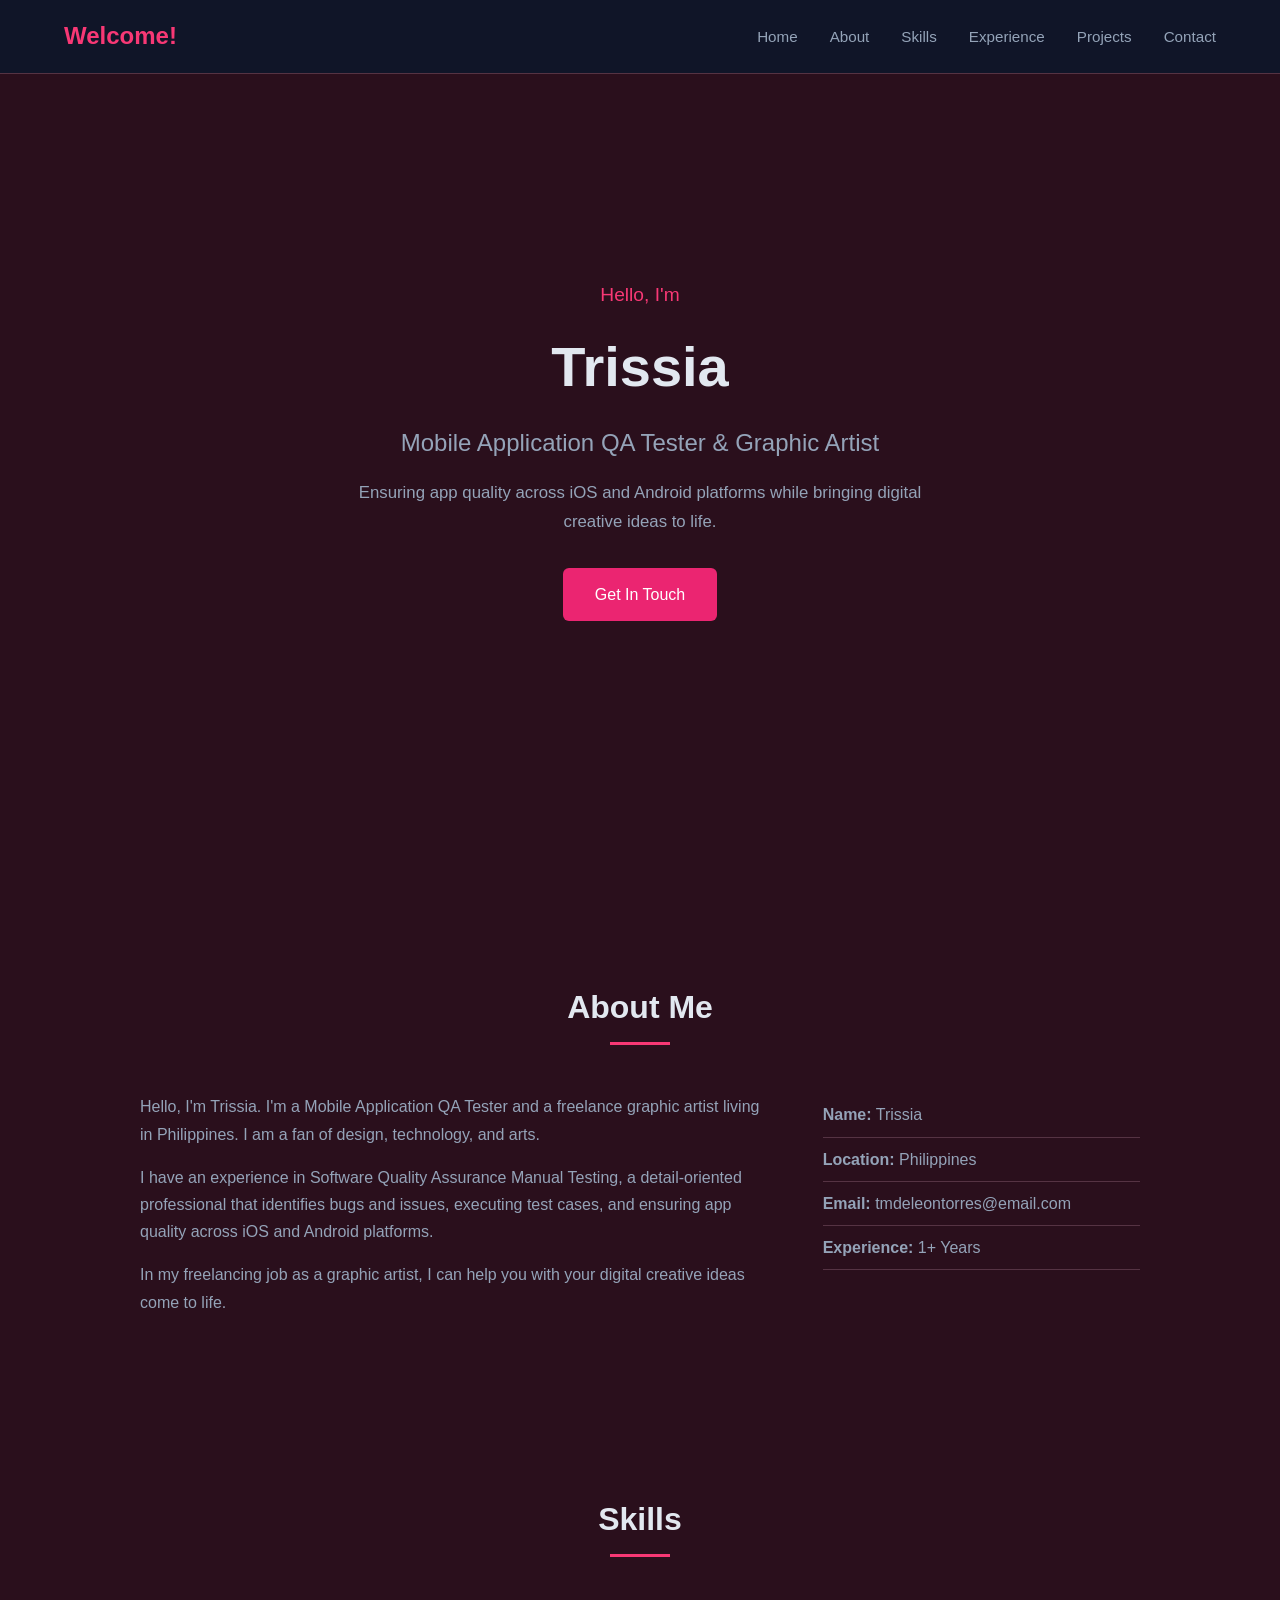
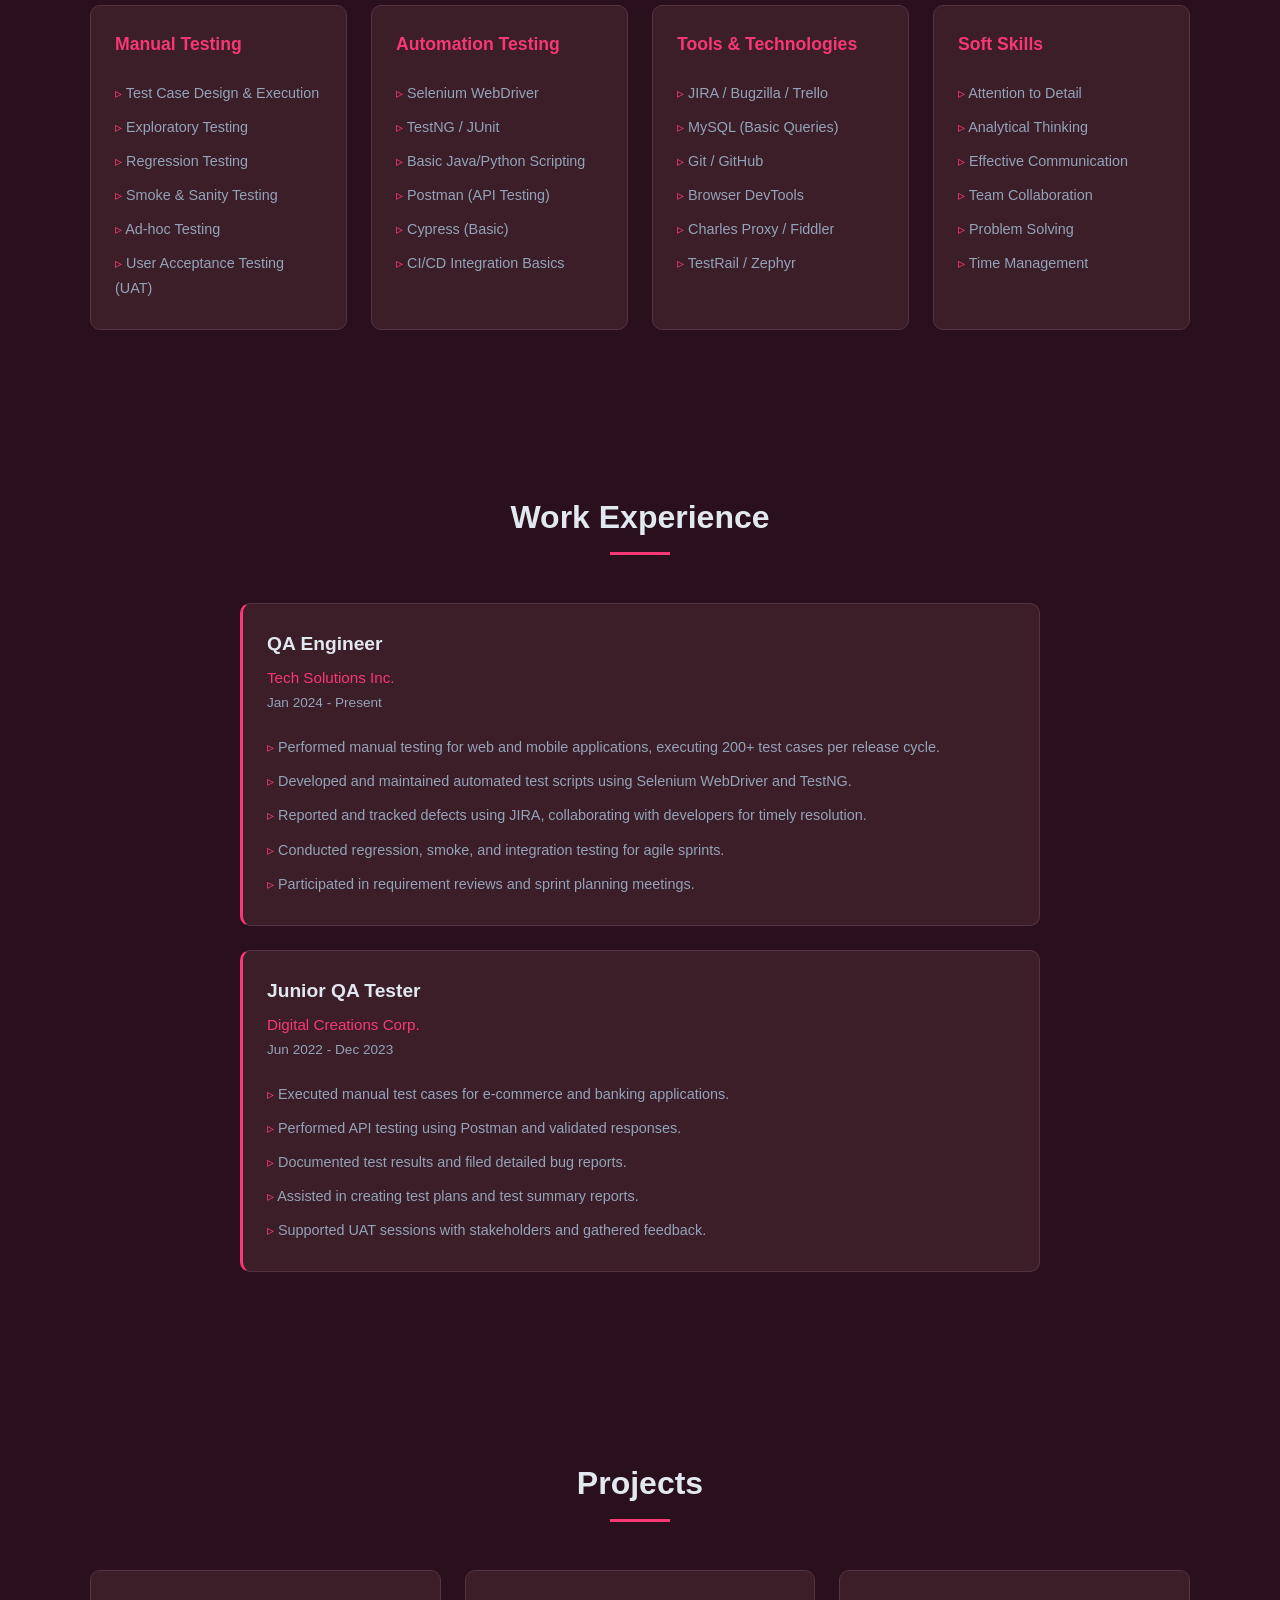
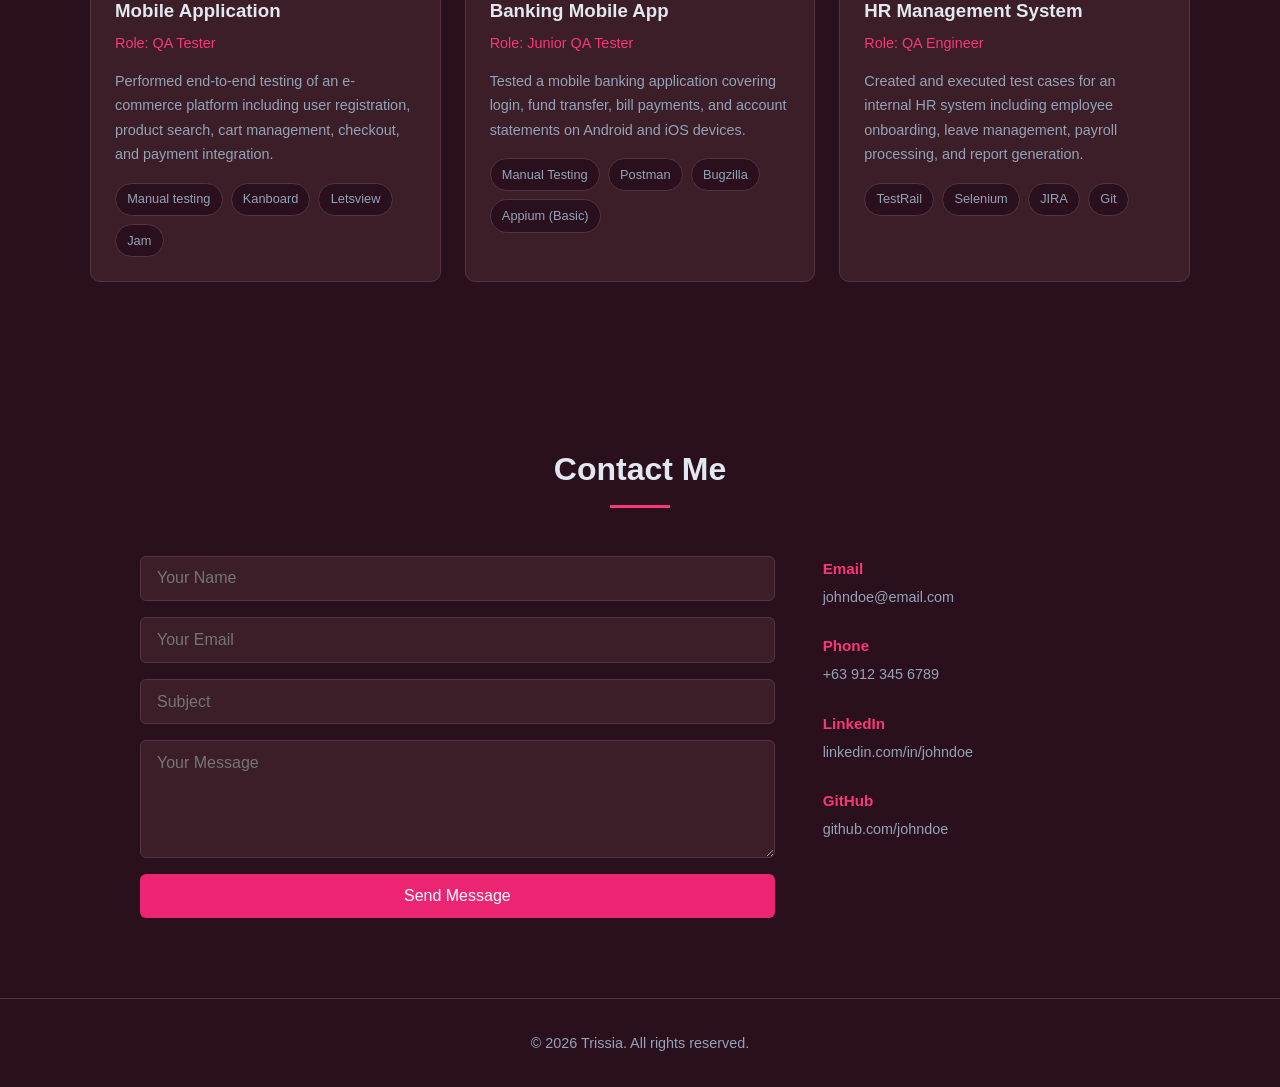
==== index.html @ 4ea4c053 "Update index.html" ====
<!DOCTYPE html>
<html lang="en">
<head>
    <meta charset="UTF-8">
    <meta name="viewport" content="width=device-width, initial-scale=1.0">
    <title>QA Engineer Portfolio</title>
    <link rel="stylesheet" href="style.css">
</head>
<body>

    <!-- Navbar -->
    <nav class="navbar">
        <div class="logo">Welcome!</div>
        <ul class="nav-links">
            <li><a href="#home">Home</a></li>
            <li><a href="#about">About</a></li>
            <li><a href="#skills">Skills</a></li>
            <li><a href="#experience">Experience</a></li>
            <li><a href="#projects">Projects</a></li>
            <li><a href="#contact">Contact</a></li>
        </ul>
    </nav>

    <!-- Hero Section -->
    <section id="home" class="hero">
        <div class="hero-content">
            <p class="greeting">Hello, I'm</p>
            <h1>Trissia</h1>
            <h2>Mobile Application QA Tester & Graphic Artist</h2>
            <p class="tagline">Ensuring app quality across iOS and Android platforms while bringing digital creative ideas to life.</p>
            <a href="#contact" class="btn">Get In Touch</a>
        </div>
    </section>

    <!-- About Section -->
    <section id="about" class="about">
        <h2 class="section-title">About Me</h2>
        <div class="about-content">
            <div class="about-text">
                <p>Hello, I'm Trissia. I'm a Mobile Application QA Tester and a freelance graphic artist living in Philippines. I am a fan of design, technology, and arts.</p>
                <p>I have an experience in Software Quality Assurance Manual Testing, a detail-oriented professional that identifies bugs and issues, executing test cases, and ensuring app quality across iOS and Android platforms.</p>
                <p>In my freelancing job as a graphic artist, I can help you with your digital creative ideas come to life.</p>
            </div>
            <div class="about-details">
                <ul>
                    <li><strong>Name:</strong> Trissia</li>
                    <li><strong>Location:</strong> Philippines</li>
                    <li><strong>Email:</strong> tmdeleontorres@email.com</li>
                    <li><strong>Experience:</strong> 1+ Years</li>
                </ul>
            </div>
        </div>
    </section>

    <!-- Skills Section -->
    <section id="skills" class="skills">
        <h2 class="section-title">Skills</h2>
        <div class="skills-grid">
            <div class="skill-card">
                <h3>Manual Testing</h3>
                <ul>
                    <li>Test Case Design & Execution</li>
                    <li>Exploratory Testing</li>
                    <li>Regression Testing</li>
                    <li>Smoke & Sanity Testing</li>
                    <li>Ad-hoc Testing</li>
                    <li>User Acceptance Testing (UAT)</li>
                </ul>
            </div>
            <div class="skill-card">
                <h3>Automation Testing</h3>
                <ul>
                    <li>Selenium WebDriver</li>
                    <li>TestNG / JUnit</li>
                    <li>Basic Java/Python Scripting</li>
                    <li>Postman (API Testing)</li>
                    <li>Cypress (Basic)</li>
                    <li>CI/CD Integration Basics</li>
                </ul>
            </div>
            <div class="skill-card">
                <h3>Tools & Technologies</h3>
                <ul>
                    <li>JIRA / Bugzilla / Trello</li>
                    <li>MySQL (Basic Queries)</li>
                    <li>Git / GitHub</li>
                    <li>Browser DevTools</li>
                    <li>Charles Proxy / Fiddler</li>
                    <li>TestRail / Zephyr</li>
                </ul>
            </div>
            <div class="skill-card">
                <h3>Soft Skills</h3>
                <ul>
                    <li>Attention to Detail</li>
                    <li>Analytical Thinking</li>
                    <li>Effective Communication</li>
                    <li>Team Collaboration</li>
                    <li>Problem Solving</li>
                    <li>Time Management</li>
                </ul>
            </div>
        </div>
    </section>

    <!-- Experience Section -->
    <section id="experience" class="experience">
        <h2 class="section-title">Work Experience</h2>
        <div class="timeline">
            <div class="timeline-item">
                <h3>QA Engineer</h3>
                <span class="company">Tech Solutions Inc.</span>
                <span class="date">Jan 2024 - Present</span>
                <ul>
                    <li>Performed manual testing for web and mobile applications, executing 200+ test cases per release cycle.</li>
                    <li>Developed and maintained automated test scripts using Selenium WebDriver and TestNG.</li>
                    <li>Reported and tracked defects using JIRA, collaborating with developers for timely resolution.</li>
                    <li>Conducted regression, smoke, and integration testing for agile sprints.</li>
                    <li>Participated in requirement reviews and sprint planning meetings.</li>
                </ul>
            </div>
            <div class="timeline-item">
                <h3>Junior QA Tester</h3>
                <span class="company">Digital Creations Corp.</span>
                <span class="date">Jun 2022 - Dec 2023</span>
                <ul>
                    <li>Executed manual test cases for e-commerce and banking applications.</li>
                    <li>Performed API testing using Postman and validated responses.</li>
                    <li>Documented test results and filed detailed bug reports.</li>
                    <li>Assisted in creating test plans and test summary reports.</li>
                    <li>Supported UAT sessions with stakeholders and gathered feedback.</li>
                </ul>
            </div>
        </div>
    </section>

    <!-- Projects Section -->
    <section id="projects" class="projects">
        <h2 class="section-title">Projects</h2>
        <div class="projects-grid">
            <a href="https://github.com/tmdeleontorres/Mobile-Automation-Scripts" target="_blank" class="project-card">                
                <h3>Mobile Application</h3>
                <p class="project-role">Role: QA Tester</p>
                <p>Performed end-to-end testing of an e-commerce platform including user registration, product search, cart management, checkout, and payment integration.</p>
                <div class="project-tools">
                    <span>Manual testing</span>
                    <span>Kanboard</span>
                    <span>Letsview</span>
                    <span>Jam</span>
                </div>
            </a>
            <a href="#" target="_blank" class="project-card">
                <h3>Banking Mobile App</h3>
                <p class="project-role">Role: Junior QA Tester</p>
                <p>Tested a mobile banking application covering login, fund transfer, bill payments, and account statements on Android and iOS devices.</p>
                <div class="project-tools">
                    <span>Manual Testing</span>
                    <span>Postman</span>
                    <span>Bugzilla</span>
                    <span>Appium (Basic)</span>
                </div>
            </a>
            <a href="#" target="_blank" class="project-card">
                <h3>HR Management System</h3>
                <p class="project-role">Role: QA Engineer</p>
                <p>Created and executed test cases for an internal HR system including employee onboarding, leave management, payroll processing, and report generation.</p>
                <div class="project-tools">
                    <span>TestRail</span>
                    <span>Selenium</span>
                    <span>JIRA</span>
                    <span>Git</span>
                </div>
            </a>
        </div>
    </section>

    <!-- Contact Section -->
    <section id="contact" class="contact">
        <h2 class="section-title">Contact Me</h2>
        <div class="contact-content">
            <form class="contact-form">
                <input type="text" placeholder="Your Name" required>
                <input type="email" placeholder="Your Email" required>
                <input type="text" placeholder="Subject" required>
                <textarea placeholder="Your Message" rows="5" required></textarea>
                <button type="submit" class="btn">Send Message</button>
            </form>
            <div class="contact-info">
                <div class="info-item">
                    <h4>Email</h4>
                    <p>johndoe@email.com</p>
                </div>
                <div class="info-item">
                    <h4>Phone</h4>
                    <p>+63 912 345 6789</p>
                </div>
                <div class="info-item">
                    <h4>LinkedIn</h4>
                    <p>linkedin.com/in/johndoe</p>
                </div>
                <div class="info-item">
                    <h4>GitHub</h4>
                    <p>github.com/johndoe</p>
                </div>
            </div>
        </div>
    </section>

    <!-- Footer -->
    <footer>
        <p>&copy; 2026 Trissia. All rights reserved.</p>
    </footer>

</body>
</html>
---- style.css ----
* {
    margin: 0;
    padding: 0;
    box-sizing: border-box;
    font-family: 'Segoe UI', Tahoma, Geneva, Verdana, sans-serif;
}

:root {
    --primary: #eb2571;
    --primary-dark: #d81d6b;
    --bg-dark: #2a0f1c;
    --bg-card: #3b1e27;
    --text-light: #e2e8f0;
    --text-muted: #94a3b8;
    --accent: #f83875;
    --border: #553343;
}

html {
    scroll-behavior: smooth;
}

body {
    background-color: var(--bg-dark);
    color: var(--text-light);
    line-height: 1.7;
}

/* Navbar */
.navbar {
    display: flex;
    justify-content: space-between;
    align-items: center;
    padding: 1rem 5%;
    position: fixed;
    top: 0;
    width: 100%;
    background-color: rgba(15, 23, 42, 0.95);
    backdrop-filter: blur(10px);
    z-index: 1000;
    border-bottom: 1px solid var(--border);
}

.logo {
    font-size: 1.5rem;
    font-weight: 700;
    color: var(--accent);
}

.nav-links {
    display: flex;
    list-style: none;
    gap: 2rem;
}

.nav-links a {
    text-decoration: none;
    color: var(--text-muted);
    transition: color 0.3s;
    font-size: 0.95rem;
}

.nav-links a:hover {
    color: var(--accent);
}

/* Hero Section */
.hero {
    min-height: 100vh;
    display: flex;
    align-items: center;
    justify-content: center;
    text-align: center;
    padding: 0 5%;
}

.hero-content .greeting {
    font-size: 1.2rem;
    color: var(--accent);
    margin-bottom: 0.5rem;
}

.hero-content h1 {
    font-size: 3.5rem;
    font-weight: 700;
    margin-bottom: 0.5rem;
}

.hero-content h2 {
    font-size: 1.5rem;
    color: var(--text-muted);
    font-weight: 400;
    margin-bottom: 1rem;
}

.hero-content .tagline {
    font-size: 1.05rem;
    color: var(--text-muted);
    max-width: 600px;
    margin: 0 auto 2rem;
}

.btn {
    display: inline-block;
    padding: 0.8rem 2rem;
    background-color: var(--primary);
    color: #fff;
    border: none;
    border-radius: 6px;
    text-decoration: none;
    font-size: 1rem;
    cursor: pointer;
    transition: background-color 0.3s;
}

.btn:hover {
    background-color: var(--primary-dark);
}

/* Section Styles */
section {
    padding: 5rem 5%;
}

.section-title {
    font-size: 2rem;
    text-align: center;
    margin-bottom: 3rem;
    position: relative;
}

.section-title::after {
    content: '';
    display: block;
    width: 60px;
    height: 3px;
    background-color: var(--accent);
    margin: 0.5rem auto 0;
}

/* About Section */
.about-content {
    display: flex;
    gap: 3rem;
    max-width: 1000px;
    margin: 0 auto;
    flex-wrap: wrap;
}

.about-text {
    flex: 2;
    min-width: 300px;
}

.about-text p {
    margin-bottom: 1rem;
    color: var(--text-muted);
}

.about-details {
    flex: 1;
    min-width: 250px;
}

.about-details ul {
    list-style: none;
}

.about-details li {
    padding: 0.5rem 0;
    border-bottom: 1px solid var(--border);
    color: var(--text-muted);
}

/* Skills Section */
.skills-grid {
    display: grid;
    grid-template-columns: repeat(auto-fit, minmax(240px, 1fr));
    gap: 1.5rem;
    max-width: 1100px;
    margin: 0 auto;
}

.skill-card {
    background-color: var(--bg-card);
    border: 1px solid var(--border);
    border-radius: 10px;
    padding: 1.5rem;
    transition: transform 0.3s, border-color 0.3s;
}

.skill-card:hover {
    transform: translateY(-5px);
    border-color: var(--accent);
}

.skill-card h3 {
    color: var(--accent);
    margin-bottom: 1rem;
    font-size: 1.1rem;
}

.skill-card ul {
    list-style: none;
}

.skill-card li {
    padding: 0.3rem 0;
    color: var(--text-muted);
    font-size: 0.9rem;
}

.skill-card li::before {
    content: '▹ ';
    color: var(--accent);
}

/* Experience Section */
.timeline {
    max-width: 800px;
    margin: 0 auto;
}

.timeline-item {
    background-color: var(--bg-card);
    border: 1px solid var(--border);
    border-radius: 10px;
    padding: 1.5rem;
    margin-bottom: 1.5rem;
    border-left: 3px solid var(--accent);
}

.timeline-item h3 {
    font-size: 1.2rem;
    margin-bottom: 0.2rem;
}

.timeline-item .company {
    color: var(--accent);
    font-size: 0.95rem;
}

.timeline-item .date {
    display: block;
    color: var(--text-muted);
    font-size: 0.85rem;
    margin-bottom: 1rem;
}

.timeline-item ul {
    list-style: none;
    margin-top: 0.5rem;
}

.timeline-item li {
    padding: 0.3rem 0;
    color: var(--text-muted);
    font-size: 0.9rem;
}

.timeline-item li::before {
    content: '▹ ';
    color: var(--accent);
}

/* Projects Section */
.projects-grid {
    display: grid;
    grid-template-columns: repeat(auto-fit, minmax(300px, 1fr));
    gap: 1.5rem;
    max-width: 1100px;
    margin: 0 auto;
}

.project-card {
    background-color: var(--bg-card);
    border: 1px solid var(--border);
    border-radius: 10px;
    padding: 1.5rem;
    transition: transform 0.3s, border-color 0.3s;
    text-decoration: none;
    color: inherit;
    display: block;
}

.project-card:hover {
    transform: translateY(-5px);
    border-color: var(--accent);
    color: inherit;
}

.project-card h3 {
    margin-bottom: 0.3rem;
}

.project-card .project-role {
    color: var(--accent);
    font-size: 0.9rem;
    margin-bottom: 0.8rem;
}

.project-card p:last-of-type {
    color: var(--text-muted);
    font-size: 0.9rem;
    margin-bottom: 1rem;
}

.project-tools {
    display: flex;
    flex-wrap: wrap;
    gap: 0.5rem;
}

.project-tools span {
    background-color: var(--bg-dark);
    border: 1px solid var(--border);
    padding: 0.3rem 0.7rem;
    border-radius: 20px;
    font-size: 0.8rem;
    color: var(--text-muted);
}

/* Contact Section */
.contact-content {
    display: flex;
    gap: 3rem;
    max-width: 1000px;
    margin: 0 auto;
    flex-wrap: wrap;
}

.contact-form {
    flex: 2;
    min-width: 300px;
    display: flex;
    flex-direction: column;
    gap: 1rem;
}

.contact-form input,
.contact-form textarea {
    padding: 0.8rem 1rem;
    background-color: var(--bg-card);
    border: 1px solid var(--border);
    border-radius: 6px;
    color: var(--text-light);
    font-size: 1rem;
    outline: none;
    transition: border-color 0.3s;
}

.contact-form input:focus,
.contact-form textarea:focus {
    border-color: var(--accent);
}

.contact-form textarea {
    resize: vertical;
}

.contact-info {
    flex: 1;
    min-width: 200px;
    display: flex;
    flex-direction: column;
    gap: 1.5rem;
}

.info-item h4 {
    color: var(--accent);
    margin-bottom: 0.2rem;
    font-size: 0.95rem;
}

.info-item p {
    color: var(--text-muted);
    font-size: 0.9rem;
}

/* Footer */
footer {
    text-align: center;
    padding: 2rem 5%;
    border-top: 1px solid var(--border);
    color: var(--text-muted);
    font-size: 0.9rem;
}

/* Responsive */
@media (max-width: 768px) {
    .navbar {
        flex-direction: column;
        gap: 1rem;
    }

    .hero-content h1 {
        font-size: 2.5rem;
    }

    .hero-content h2 {
        font-size: 1.2rem;
    }

    .nav-links {
        gap: 1rem;
        flex-wrap: wrap;
        justify-content: center;
    }

    section {
        padding: 3rem 5%;
    }
}
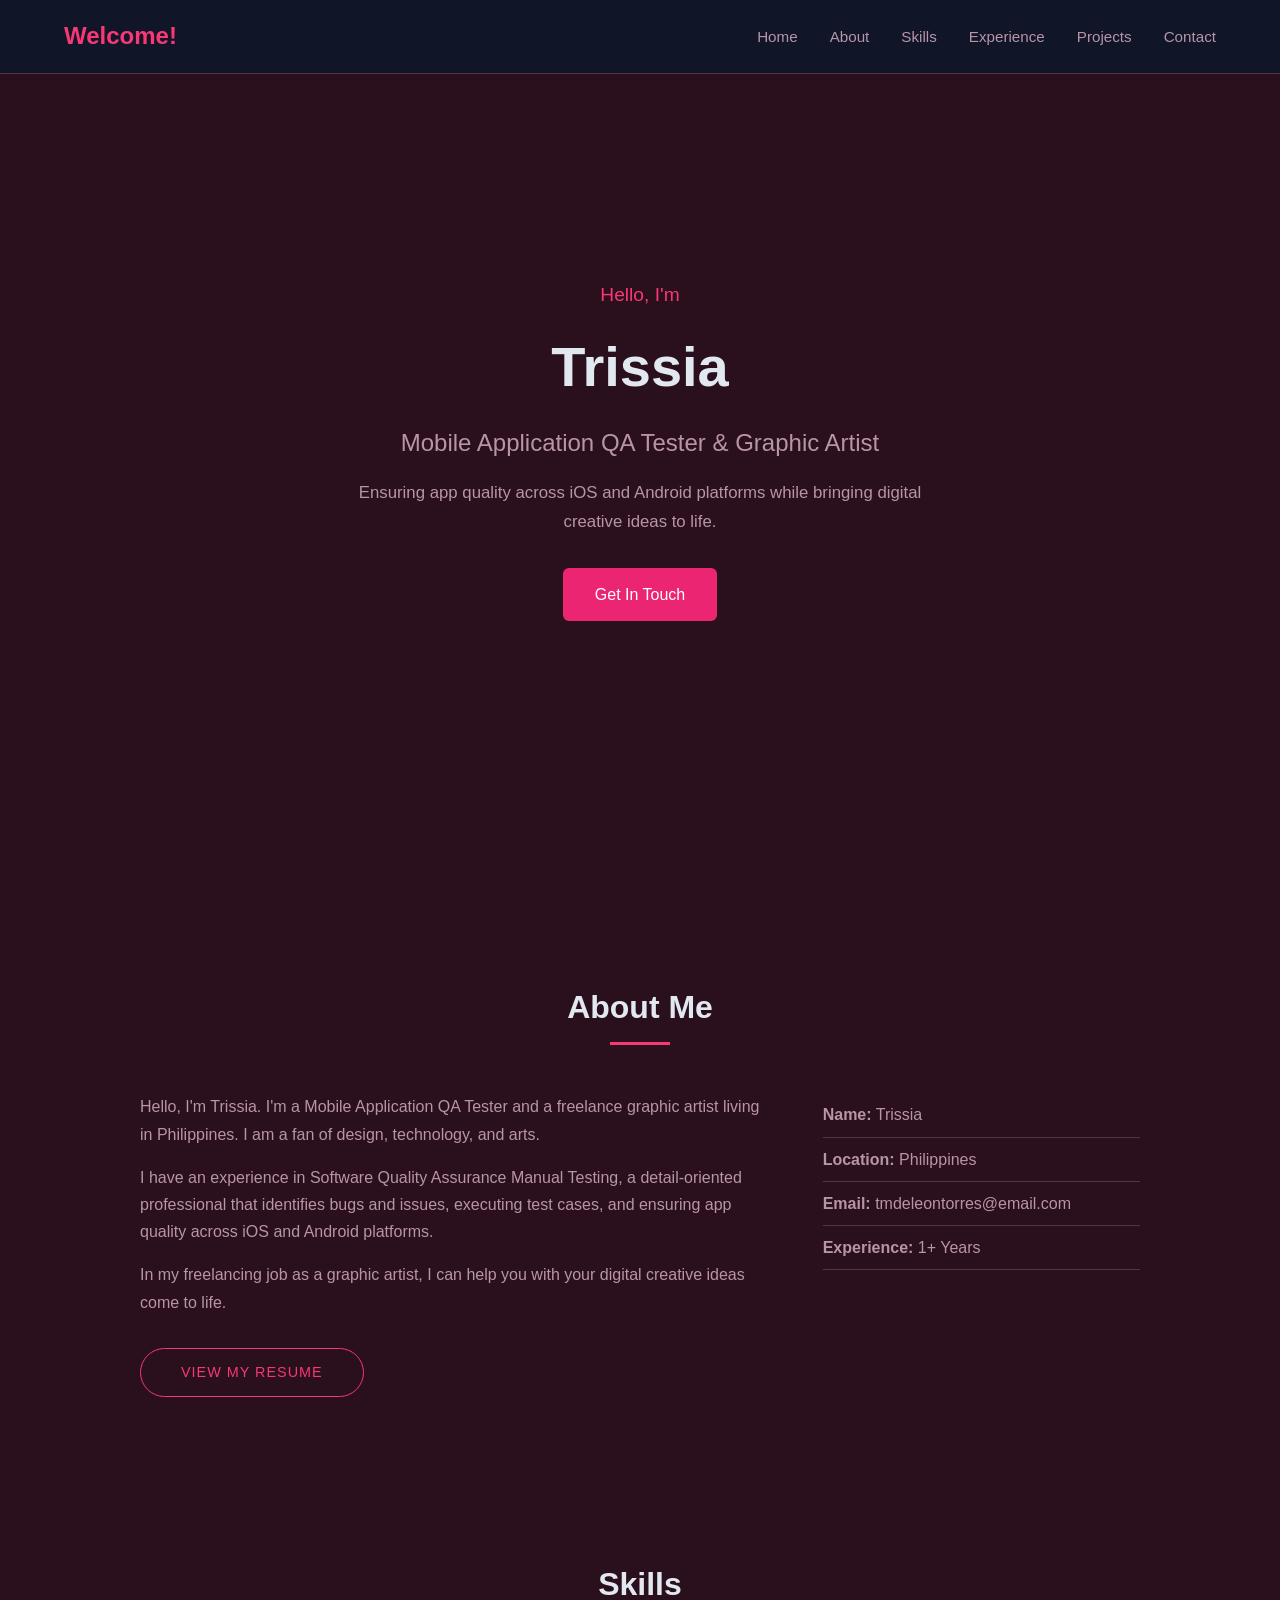
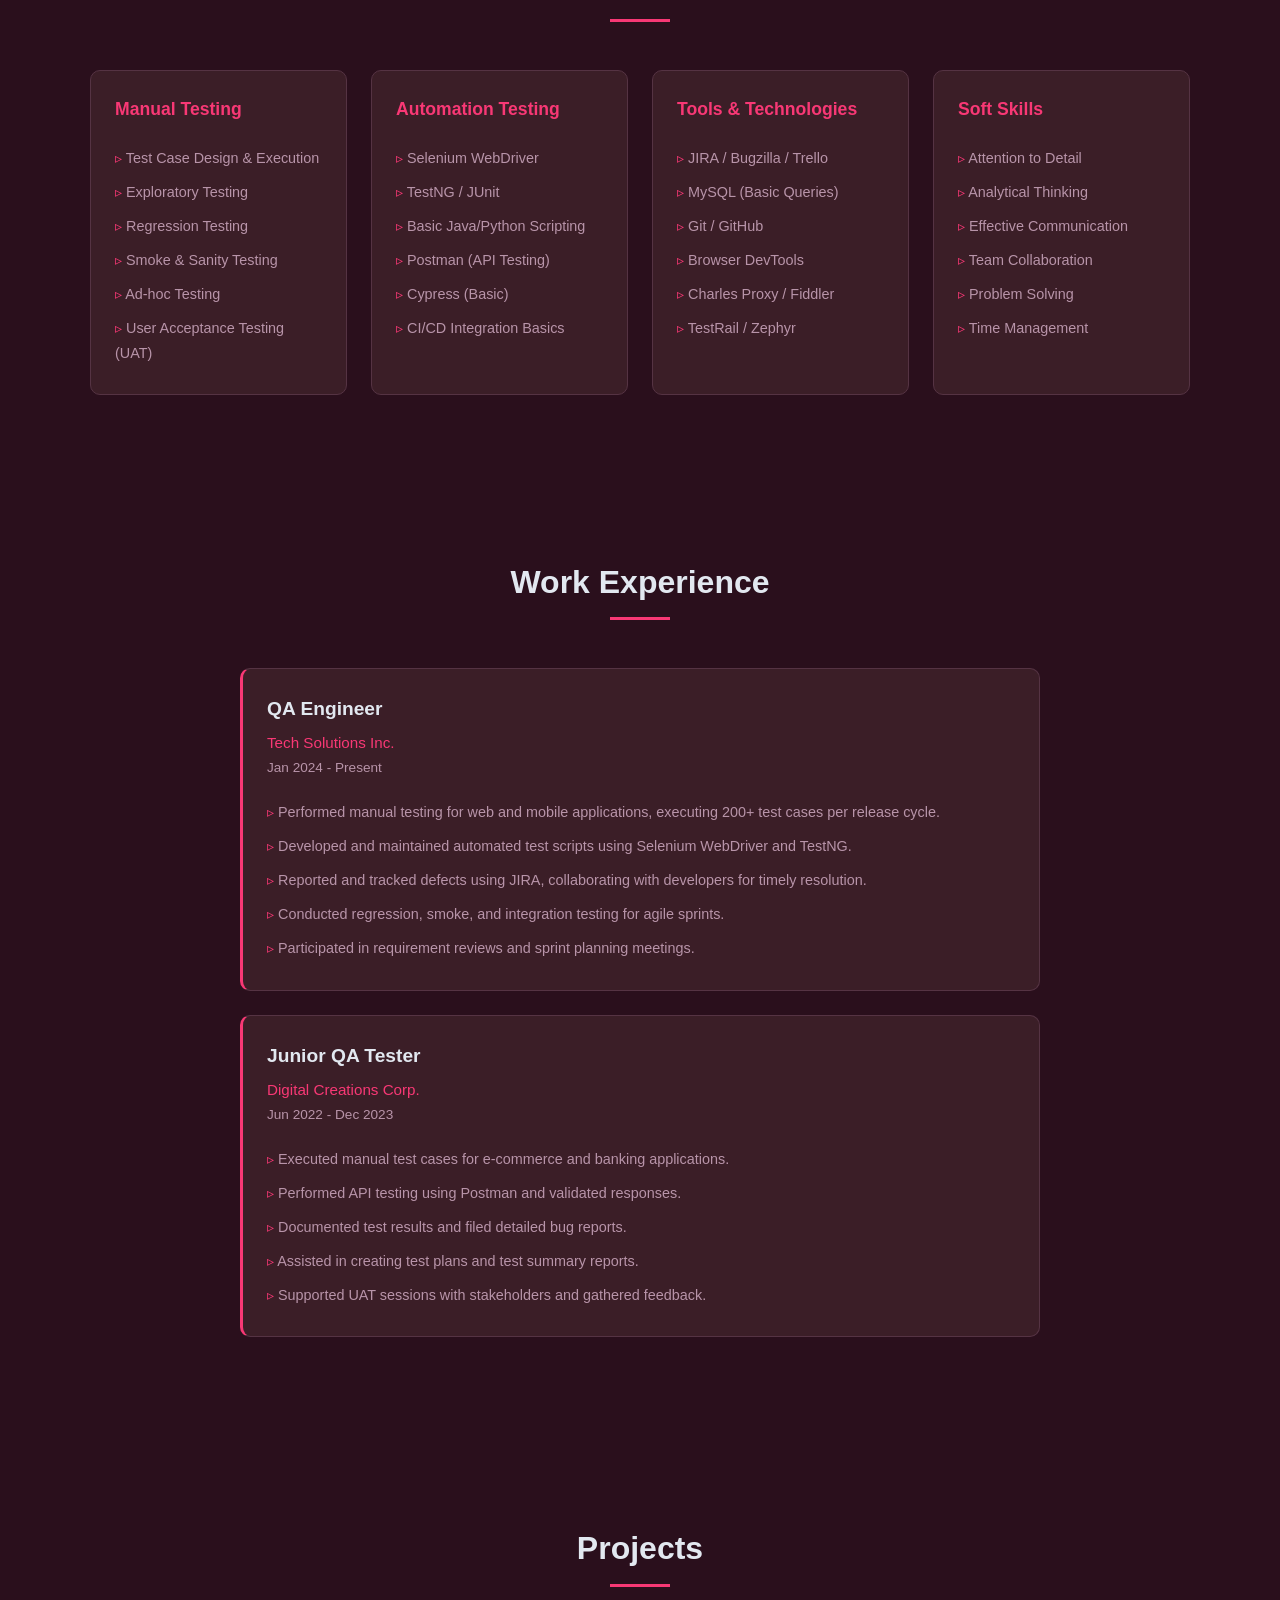
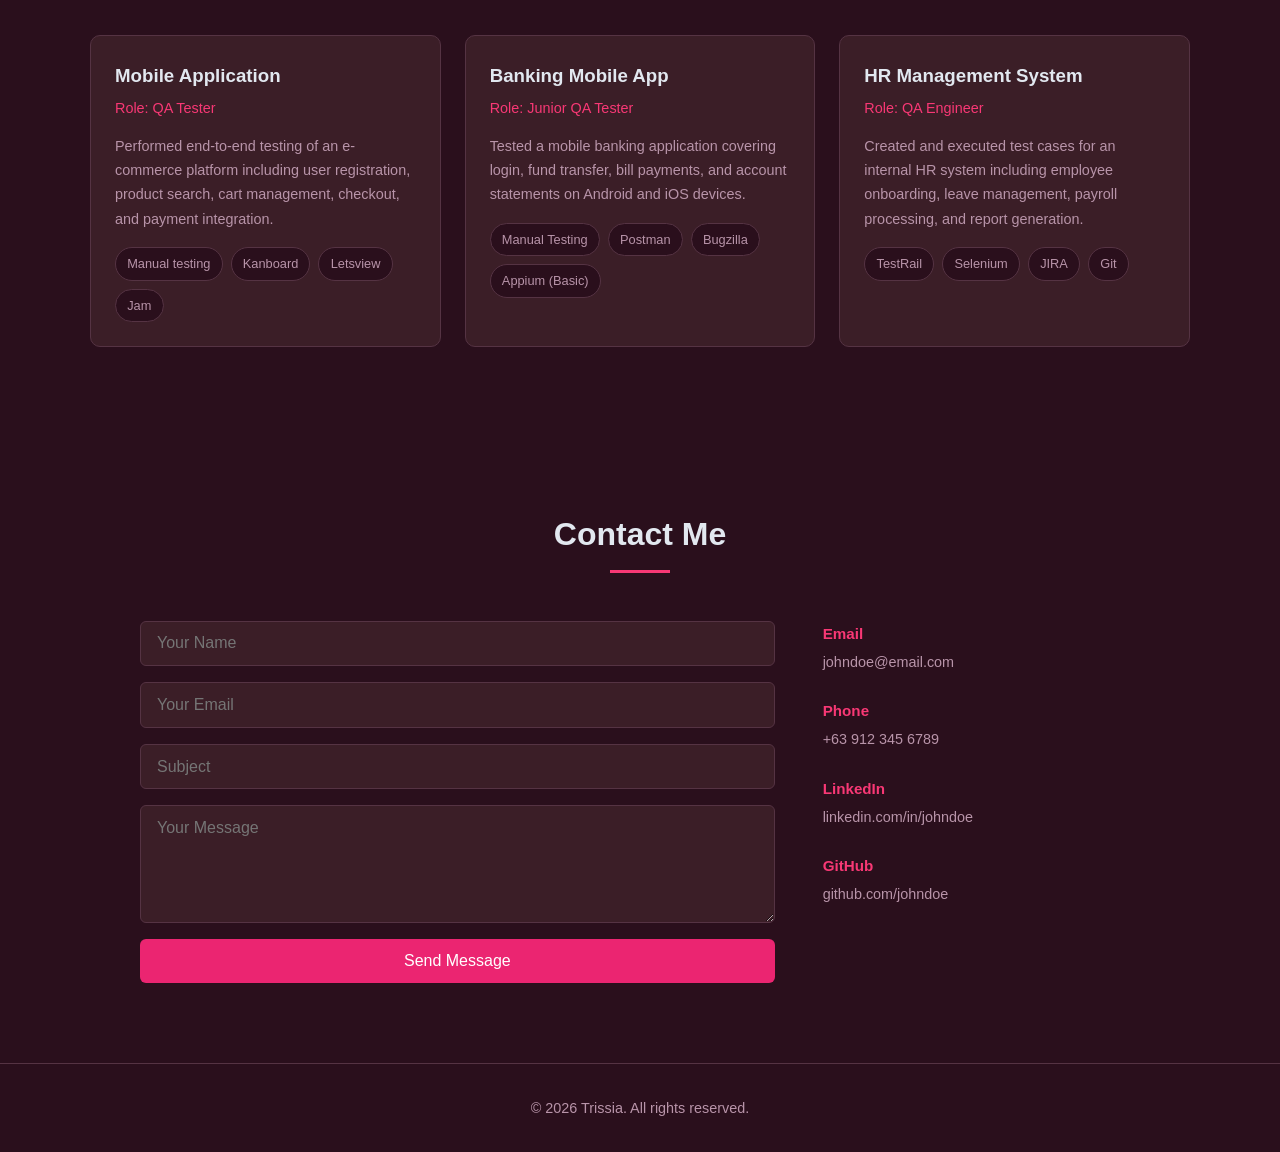
==== commit 1442125b: "button change" ====
--- a/index.html
+++ b/index.html
@@ -40,6 +40,7 @@
                 <p>Hello, I'm Trissia. I'm a Mobile Application QA Tester and a freelance graphic artist living in Philippines. I am a fan of design, technology, and arts.</p>
                 <p>I have an experience in Software Quality Assurance Manual Testing, a detail-oriented professional that identifies bugs and issues, executing test cases, and ensuring app quality across iOS and Android platforms.</p>
                 <p>In my freelancing job as a graphic artist, I can help you with your digital creative ideas come to life.</p>
+                <a href="https://www.notion.so/My-Portfolio-29a361c3fe98810abd79c4e6f32ed09d?source=copy_link" target="_blank" class="btn resume-btn">View My Resume</a>
             </div>
             <div class="about-details">
                 <ul>
--- a/style.css
+++ b/style.css
@@ -11,7 +11,7 @@
     --bg-dark: #2a0f1c;
     --bg-card: #3b1e27;
     --text-light: #e2e8f0;
-    --text-muted: #94a3b8;
+    --text-muted: #b894a9;
     --accent: #f83875;
     --border: #553343;
 }
@@ -172,6 +172,28 @@
     color: var(--text-muted);
 }
 
+.resume-btn {
+    margin-top: 1rem;
+    display: inline-block;
+    padding: 0.7rem 2.5rem;
+    background: transparent;
+    color: var(--accent);
+    border: 1.5px solid var(--accent);
+    border-radius: 50px;
+    font-size: 0.9rem;
+    font-weight: 500;
+    letter-spacing: 1px;
+    text-transform: uppercase;
+    transition: all 0.3s ease;
+    text-decoration: none;
+}
+
+.resume-btn:hover {
+    background-color: var(--accent);
+    color: var(--bg-dark);
+    box-shadow: 0 0 15px rgba(56, 189, 248, 0.3);
+}
+
 /* Skills Section */
 .skills-grid {
     display: grid;
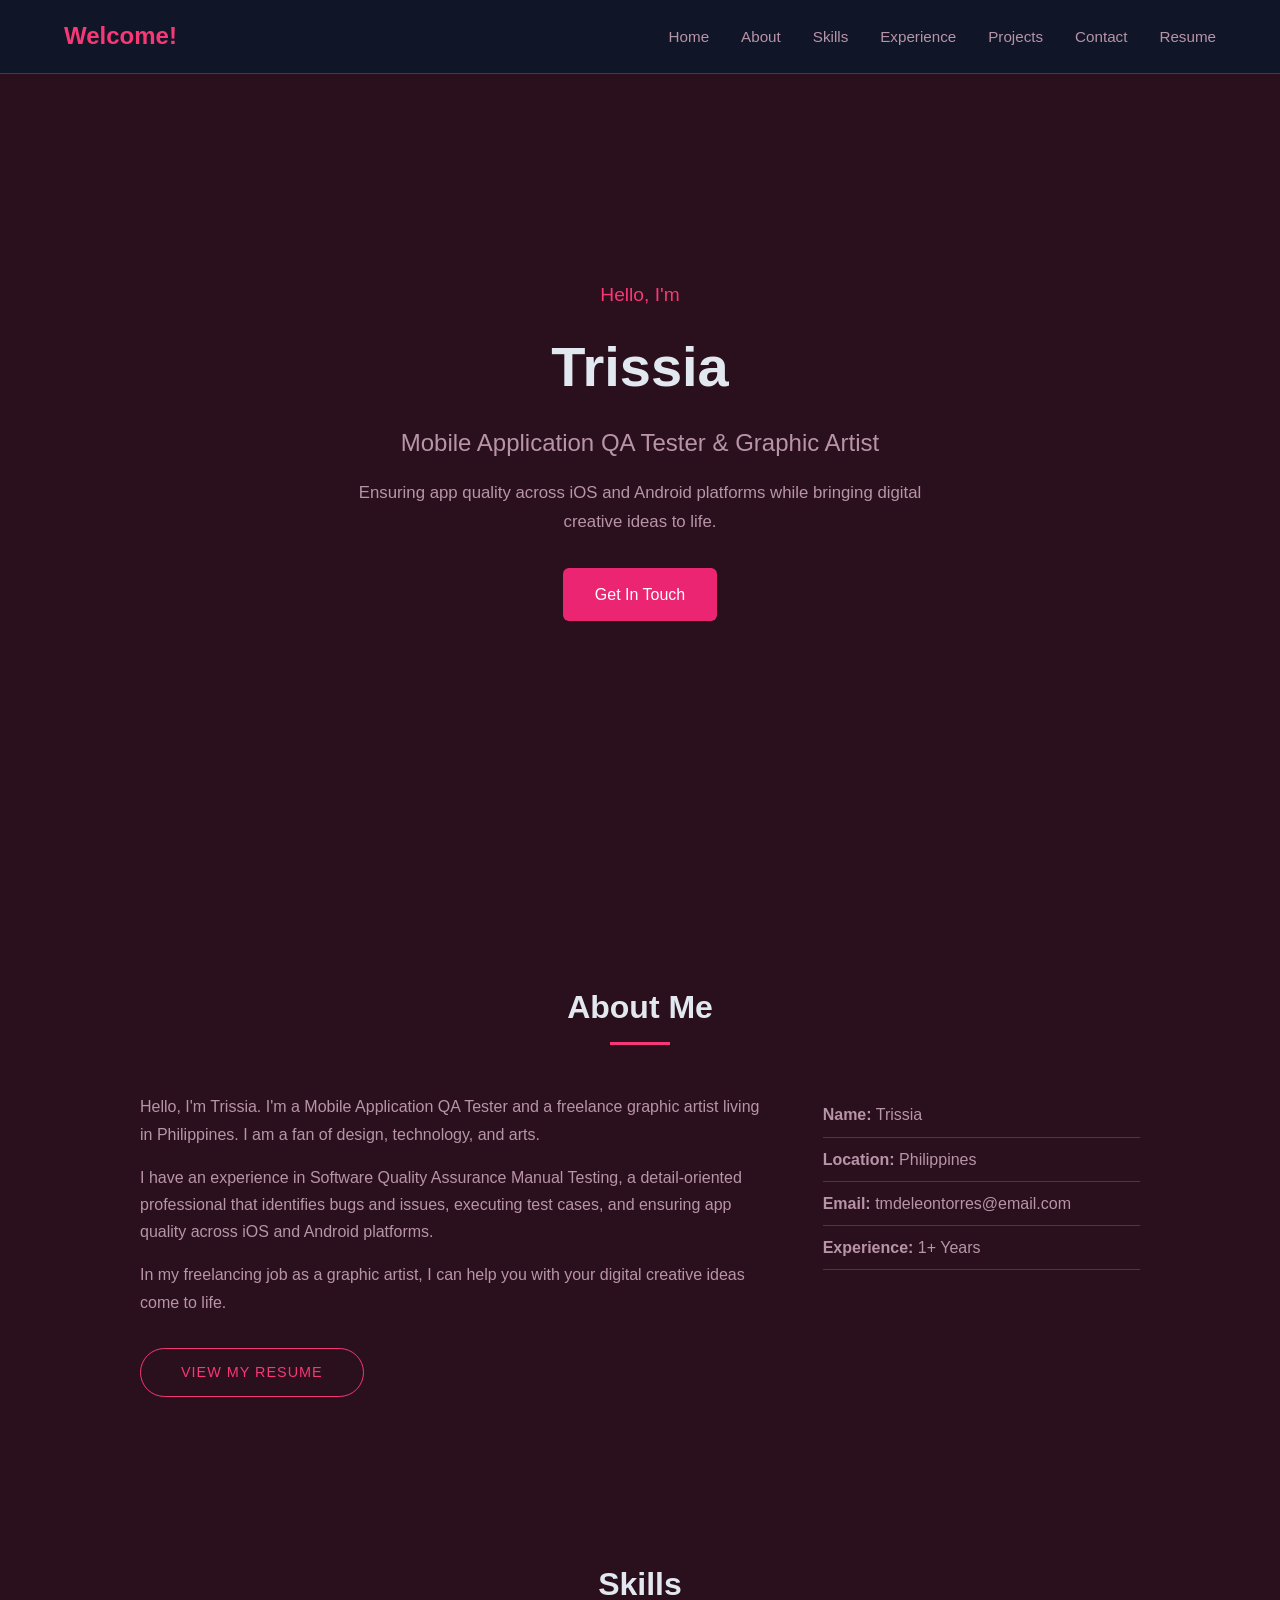
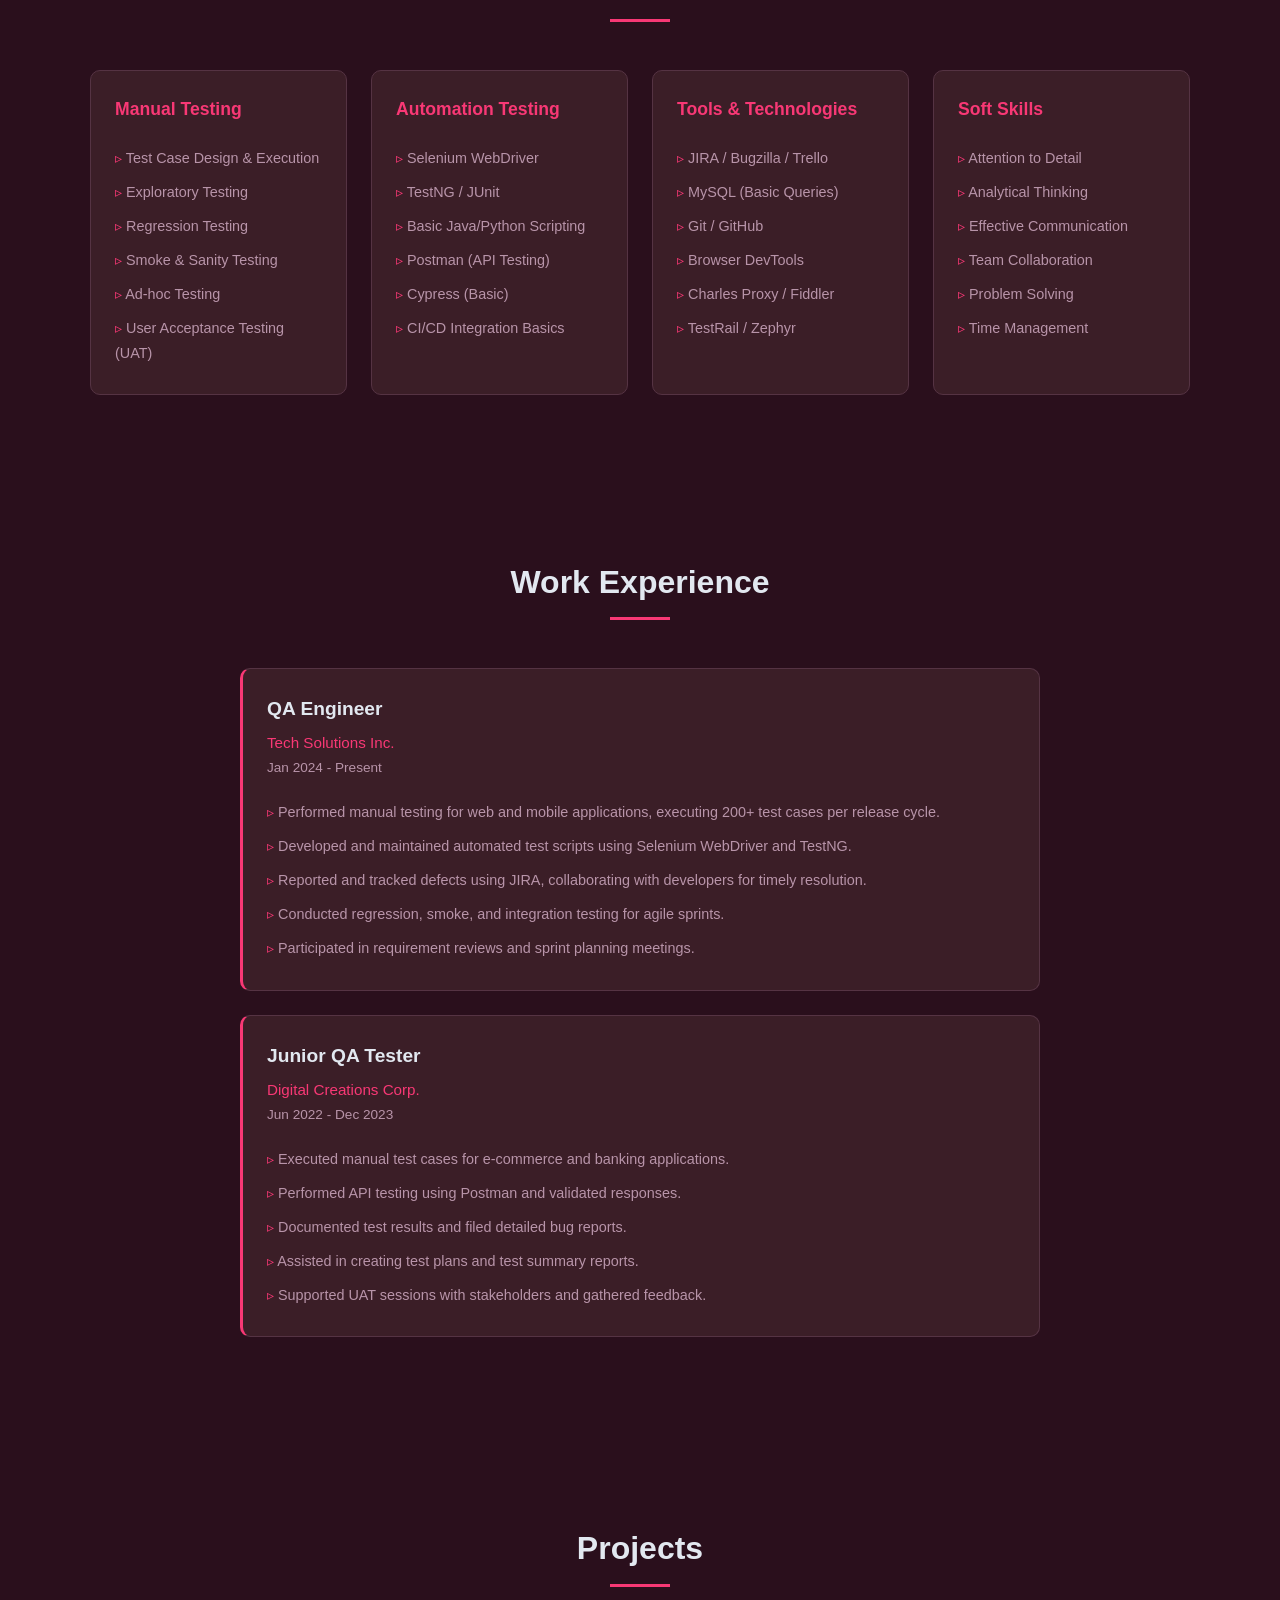
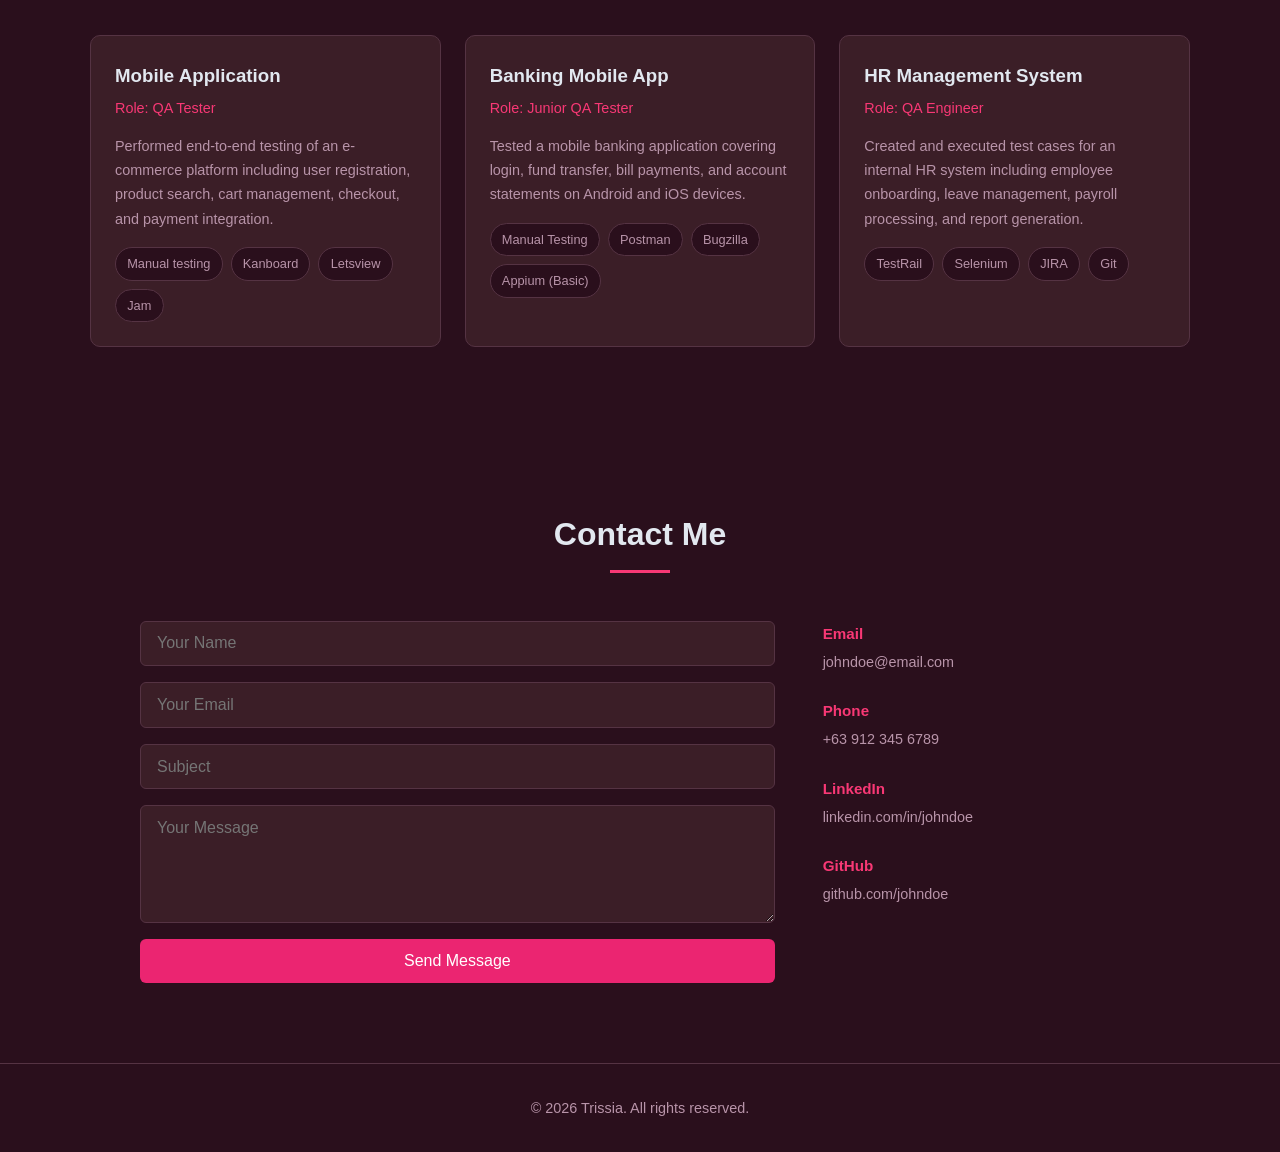
==== commit 36acde8c: "resume updated" ====
--- a/index.html
+++ b/index.html
@@ -18,6 +18,7 @@
             <li><a href="#experience">Experience</a></li>
             <li><a href="#projects">Projects</a></li>
             <li><a href="#contact">Contact</a></li>
+            <li><a href="resume.html">Resume</a></li>
         </ul>
     </nav>
 
--- a/style.css
+++ b/style.css
@@ -408,6 +408,103 @@
     font-size: 0.9rem;
 }
 
+/* Resume Page */
+.resume-page {
+    padding-top: 120px;
+    min-height: 100vh;
+}
+
+.resume-container {
+    display: flex;
+    gap: 2rem;
+    max-width: 1100px;
+    margin: 0 auto;
+}
+
+.resume-left {
+    flex: 1;
+    min-width: 280px;
+    background-color: var(--bg-card);
+    border: 1px solid var(--border);
+    border-radius: 10px;
+    padding: 2rem;
+    text-align: center;
+}
+
+.resume-right {
+    flex: 2;
+    min-width: 300px;
+    background-color: var(--bg-card);
+    border: 1px solid var(--border);
+    border-radius: 10px;
+    padding: 2rem;
+}
+
+.resume-photo {
+    margin-bottom: 2rem;
+}
+
+.resume-photo img {
+    width: 192px;
+    height: 192px;
+    object-fit: cover;
+    border-radius: 10px;
+    box-shadow: 0 0 15px rgba(248, 56, 117, 0.3);
+}
+
+.resume-section {
+    margin-bottom: 2rem;
+    text-align: left;
+}
+
+.resume-section h3 {
+    color: var(--accent);
+    font-size: 1.1rem;
+    margin-bottom: 1rem;
+    padding-bottom: 0.5rem;
+    border-bottom: 1px solid var(--border);
+}
+
+.resume-list {
+    list-style: none;
+}
+
+.resume-list li {
+    color: var(--text-muted);
+    padding: 0.3rem 0;
+    font-size: 0.9rem;
+}
+
+.resume-list li::before {
+    content: '▸ ';
+    color: var(--accent);
+}
+
+.resume-right h2 {
+    font-size: 2rem;
+    margin-bottom: 0.3rem;
+}
+
+.resume-right .resume-title {
+    color: var(--accent);
+    margin-bottom: 1.5rem;
+}
+
+.resume-right p {
+    color: var(--text-muted);
+    line-height: 1.8;
+    margin-bottom: 1rem;
+}
+
+.resume-right .btn {
+    margin-top: 1rem;
+}
+
+/* Active nav link */
+.nav-links .active {
+    color: var(--accent);
+}
+
 /* Responsive */
 @media (max-width: 768px) {
     .navbar {
@@ -432,4 +529,8 @@
     section {
         padding: 3rem 5%;
     }
-}
+
+    .resume-container {
+        flex-direction: column;
+    }
+}
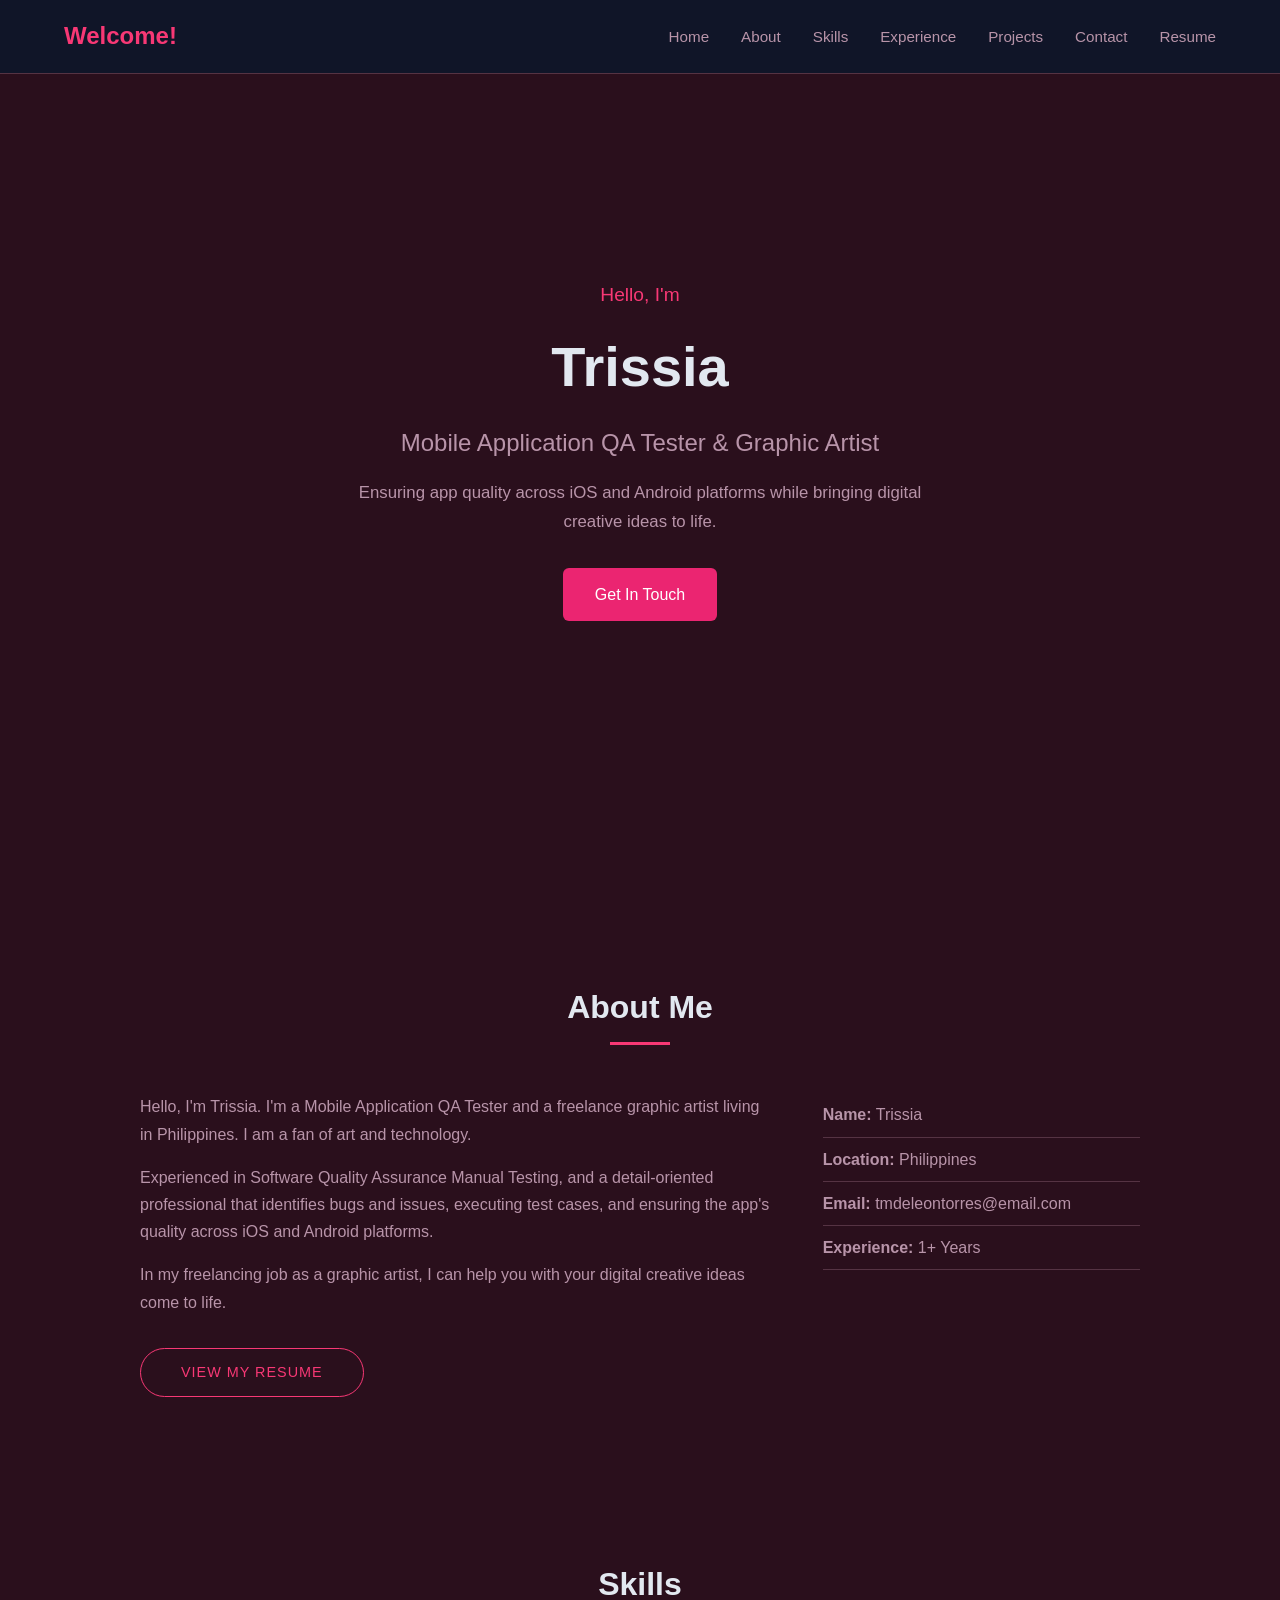
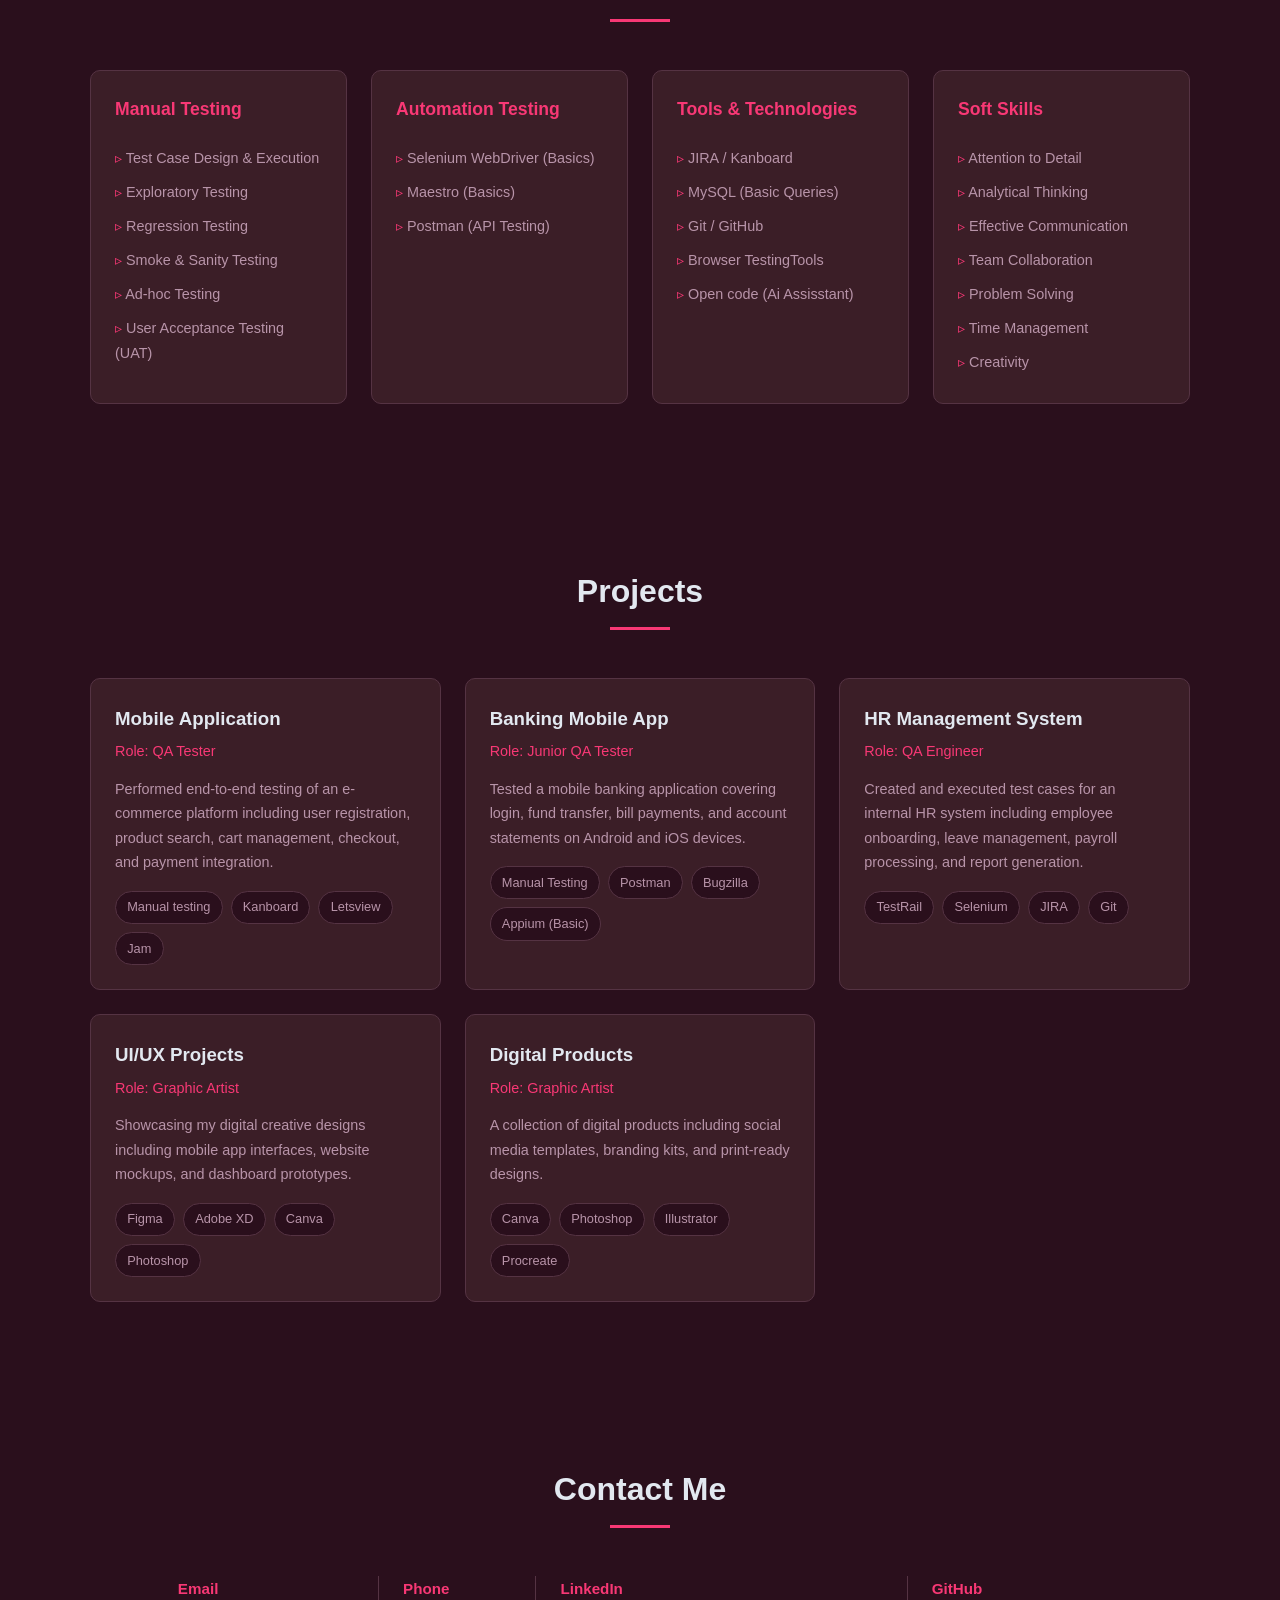
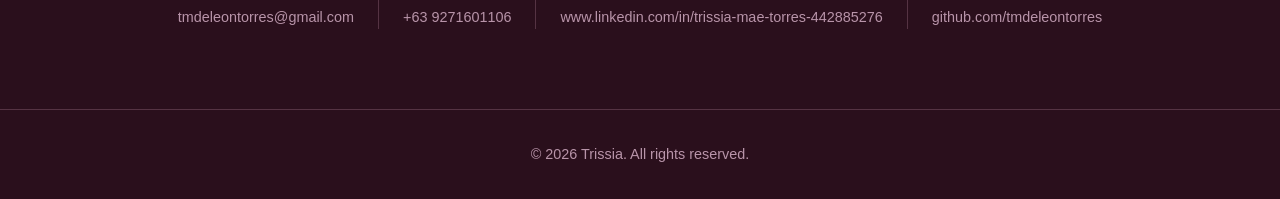
==== commit defefffa: "Add UI/UX and Digital Products slideshow cards, update contact layout, comment out work experience" ====
--- a/index.html
+++ b/index.html
@@ -3,7 +3,7 @@
 <head>
     <meta charset="UTF-8">
     <meta name="viewport" content="width=device-width, initial-scale=1.0">
-    <title>QA Engineer Portfolio</title>
+    <title>Trissia's Portfolio</title>
     <link rel="stylesheet" href="style.css">
 </head>
 <body>
@@ -38,9 +38,9 @@
         <h2 class="section-title">About Me</h2>
         <div class="about-content">
             <div class="about-text">
-                <p>Hello, I'm Trissia. I'm a Mobile Application QA Tester and a freelance graphic artist living in Philippines. I am a fan of design, technology, and arts.</p>
-                <p>I have an experience in Software Quality Assurance Manual Testing, a detail-oriented professional that identifies bugs and issues, executing test cases, and ensuring app quality across iOS and Android platforms.</p>
-                <p>In my freelancing job as a graphic artist, I can help you with your digital creative ideas come to life.</p>
+                <p>Hello, I'm Trissia. I'm a Mobile Application QA Tester and a freelance graphic artist living in Philippines. I am a fan of art and technology.</p>
+                    <p>Experienced in Software Quality Assurance Manual Testing, and a detail-oriented professional that identifies bugs and issues, executing test cases, and ensuring the app's quality across iOS and Android platforms.</p>
+                    <p>In my freelancing job as a graphic artist, I can help you with your digital creative ideas come to life.</p>
                 <a href="https://www.notion.so/My-Portfolio-29a361c3fe98810abd79c4e6f32ed09d?source=copy_link" target="_blank" class="btn resume-btn">View My Resume</a>
             </div>
             <div class="about-details">
@@ -72,23 +72,19 @@
             <div class="skill-card">
                 <h3>Automation Testing</h3>
                 <ul>
-                    <li>Selenium WebDriver</li>
-                    <li>TestNG / JUnit</li>
-                    <li>Basic Java/Python Scripting</li>
+                    <li>Selenium WebDriver (Basics)</li>
+                    <li>Maestro (Basics)</li>
                     <li>Postman (API Testing)</li>
-                    <li>Cypress (Basic)</li>
-                    <li>CI/CD Integration Basics</li>
                 </ul>
             </div>
             <div class="skill-card">
                 <h3>Tools & Technologies</h3>
                 <ul>
-                    <li>JIRA / Bugzilla / Trello</li>
+                    <li>JIRA / Kanboard</li>
                     <li>MySQL (Basic Queries)</li>
                     <li>Git / GitHub</li>
-                    <li>Browser DevTools</li>
-                    <li>Charles Proxy / Fiddler</li>
-                    <li>TestRail / Zephyr</li>
+                    <li>Browser TestingTools</li>
+                    <li>Open code (Ai Assisstant)</li>
                 </ul>
             </div>
             <div class="skill-card">
@@ -100,12 +96,14 @@
                     <li>Team Collaboration</li>
                     <li>Problem Solving</li>
                     <li>Time Management</li>
+                    <li>Creativity</li>
                 </ul>
             </div>
         </div>
     </section>
 
     <!-- Experience Section -->
+    <!--
     <section id="experience" class="experience">
         <h2 class="section-title">Work Experience</h2>
         <div class="timeline">
@@ -135,12 +133,13 @@
             </div>
         </div>
     </section>
+    -->
 
     <!-- Projects Section -->
     <section id="projects" class="projects">
         <h2 class="section-title">Projects</h2>
         <div class="projects-grid">
-            <a href="https://github.com/tmdeleontorres/Mobile-Automation-Scripts" target="_blank" class="project-card">                
+            <a href="https://docs.google.com/spreadsheets/d/10xT0sZVFzjmXEOY3zS5Vj-YaWARVPhRHvmEv2_1MU6c/edit?usp=sharing" target="_blank" class="project-card">                
                 <h3>Mobile Application</h3>
                 <p class="project-role">Role: QA Tester</p>
                 <p>Performed end-to-end testing of an e-commerce platform including user registration, product search, cart management, checkout, and payment integration.</p>
@@ -173,6 +172,70 @@
                     <span>Git</span>
                 </div>
             </a>
+            <div class="project-card project-slideshow" onmouseenter="startSlideshow(this)" onmouseleave="stopSlideshow(this)">
+                <div class="card-content">
+                    <h3>UI/UX Projects</h3>
+                    <p class="project-role">Role: Graphic Artist</p>
+                    <p>Showcasing my digital creative designs including mobile app interfaces, website mockups, and dashboard prototypes.</p>
+                    <div class="project-tools">
+                        <span>Figma</span>
+                        <span>Adobe XD</span>
+                        <span>Canva</span>
+                        <span>Photoshop</span>
+                    </div>
+                </div>
+                <div class="slideshow-container">
+                    <div class="slide fade">
+                        <div class="slide-placeholder">Project 1</div>
+                        <div class="slide-caption">Figma Mobile App Design</div>
+                    </div>
+                    <div class="slide fade">
+                        <div class="slide-placeholder" style="background: #4a1a2e;">Project 2</div>
+                        <div class="slide-caption">Website Redesign Concept</div>
+                    </div>
+                    <div class="slide fade">
+                        <div class="slide-placeholder" style="background: #2a4a1a;">Project 3</div>
+                        <div class="slide-caption">Dashboard UI Prototype</div>
+                    </div>
+                </div>
+                <div class="dots-container">
+                    <span class="dot" onclick="currentSlide(this, 1)"></span>
+                    <span class="dot" onclick="currentSlide(this, 2)"></span>
+                    <span class="dot" onclick="currentSlide(this, 3)"></span>
+                </div>
+            </div>
+            <div class="project-card project-slideshow" onmouseenter="startSlideshow(this)" onmouseleave="stopSlideshow(this)">
+                <div class="card-content">
+                    <h3>Digital Products</h3>
+                    <p class="project-role">Role: Graphic Artist</p>
+                    <p>A collection of digital products including social media templates, branding kits, and print-ready designs.</p>
+                    <div class="project-tools">
+                        <span>Canva</span>
+                        <span>Photoshop</span>
+                        <span>Illustrator</span>
+                        <span>Procreate</span>
+                    </div>
+                </div>
+                <div class="slideshow-container">
+                    <div class="slide fade">
+                        <div class="slide-placeholder" style="background: #1a3a4a;">Product 1</div>
+                        <div class="slide-caption">Social Media Templates</div>
+                    </div>
+                    <div class="slide fade">
+                        <div class="slide-placeholder" style="background: #4a2a1a;">Product 2</div>
+                        <div class="slide-caption">Branding Kit</div>
+                    </div>
+                    <div class="slide fade">
+                        <div class="slide-placeholder" style="background: #2a1a4a;">Product 3</div>
+                        <div class="slide-caption">Print-ready Posters</div>
+                    </div>
+                </div>
+                <div class="dots-container">
+                    <span class="dot" onclick="currentSlide(this, 1)"></span>
+                    <span class="dot" onclick="currentSlide(this, 2)"></span>
+                    <span class="dot" onclick="currentSlide(this, 3)"></span>
+                </div>
+            </div>
         </div>
     </section>
 
@@ -180,29 +243,22 @@
     <section id="contact" class="contact">
         <h2 class="section-title">Contact Me</h2>
         <div class="contact-content">
-            <form class="contact-form">
-                <input type="text" placeholder="Your Name" required>
-                <input type="email" placeholder="Your Email" required>
-                <input type="text" placeholder="Subject" required>
-                <textarea placeholder="Your Message" rows="5" required></textarea>
-                <button type="submit" class="btn">Send Message</button>
-            </form>
             <div class="contact-info">
                 <div class="info-item">
                     <h4>Email</h4>
-                    <p>johndoe@email.com</p>
+                    <p>tmdeleontorres@gmail.com</p>
                 </div>
                 <div class="info-item">
                     <h4>Phone</h4>
-                    <p>+63 912 345 6789</p>
+                    <p>+63 9271601106</p>
                 </div>
                 <div class="info-item">
                     <h4>LinkedIn</h4>
-                    <p>linkedin.com/in/johndoe</p>
+                    <p>www.linkedin.com/in/trissia-mae-torres-442885276</p>
                 </div>
                 <div class="info-item">
                     <h4>GitHub</h4>
-                    <p>github.com/johndoe</p>
+                    <p>github.com/tmdeleontorres</p>
                 </div>
             </div>
         </div>
@@ -213,5 +269,54 @@
         <p>&copy; 2026 Trissia. All rights reserved.</p>
     </footer>
 
+<script>
+    function getSlides(card) {
+        return card.querySelectorAll(".slide");
+    }
+
+    function getDots(card) {
+        return card.querySelectorAll(".dot");
+    }
+
+    function showSlide(card, index) {
+        let slides = getSlides(card);
+        let dots = getDots(card);
+        if (index > slides.length) index = 1;
+        if (index < 1) index = slides.length;
+        for (let s of slides) s.style.display = "none";
+        for (let d of dots) d.className = d.className.replace(" active", "");
+        slides[index - 1].style.display = "block";
+        dots[index - 1].className += " active";
+        card.dataset.index = index;
+    }
+
+    function changeSlide(el, n) {
+        let card = el.closest(".project-slideshow");
+        let idx = parseInt(card.dataset.index || 1) + n;
+        showSlide(card, idx);
+    }
+
+    function currentSlide(el, n) {
+        let card = el.closest(".project-slideshow");
+        showSlide(card, n);
+    }
+
+    function startSlideshow(card) {
+        showSlide(card, parseInt(card.dataset.index || 1));
+        if (card.intervalId) clearInterval(card.intervalId);
+        card.intervalId = setInterval(function() {
+            let idx = parseInt(card.dataset.index || 1) + 1;
+            showSlide(card, idx);
+        }, 2000);
+    }
+
+    function stopSlideshow(card) {
+        if (card.intervalId) {
+            clearInterval(card.intervalId);
+            card.intervalId = null;
+        }
+    }
+</script>
+
 </body>
 </html>
--- a/style.css
+++ b/style.css
@@ -342,50 +342,137 @@
     color: var(--text-muted);
 }
 
+/* Project Slideshow */
+.project-slideshow {
+    position: relative;
+    overflow: hidden;
+    cursor: pointer;
+    min-height: 280px;
+}
+
+.project-slideshow .card-content {
+    transition: opacity 0.4s ease;
+}
+
+.project-slideshow .slideshow-container,
+.project-slideshow .dots-container {
+    opacity: 0;
+    visibility: hidden;
+    transition: opacity 0.4s ease, visibility 0.4s ease;
+}
+
+.project-slideshow:hover .card-content {
+    opacity: 0;
+}
+
+.project-slideshow:hover .slideshow-container,
+.project-slideshow:hover .dots-container {
+    opacity: 1;
+    visibility: visible;
+}
+
+.slideshow-container {
+    position: absolute;
+    top: 0;
+    left: 0;
+    right: 0;
+    bottom: 0;
+    display: flex;
+    align-items: center;
+    justify-content: center;
+}
+
+.slide {
+    display: none;
+    position: relative;
+    width: 100%;
+    height: 100%;
+}
+
+.slide-placeholder {
+    width: 100%;
+    height: 100%;
+    min-height: 220px;
+    background: #3b1e50;
+    border-radius: 6px;
+    display: flex;
+    align-items: center;
+    justify-content: center;
+    font-size: 1.2rem;
+    color: var(--text-muted);
+}
+
+.slide img {
+    width: 100%;
+    height: 100%;
+    min-height: 220px;
+    object-fit: cover;
+    border-radius: 6px;
+}
+
+.slide-caption {
+    position: absolute;
+    bottom: 0;
+    left: 0;
+    right: 0;
+    background: rgba(42, 15, 28, 0.85);
+    color: var(--text-light);
+    padding: 0.6rem;
+    border-radius: 0 0 6px 6px;
+    font-size: 0.85rem;
+}
+
+.fade {
+    animation-name: fade;
+    animation-duration: 0.5s;
+}
+
+@keyframes fade {
+    from { opacity: 0.2; }
+    to { opacity: 1; }
+}
+
+.dots-container {
+    position: absolute;
+    bottom: 6px;
+    left: 0;
+    right: 0;
+    text-align: center;
+    z-index: 2;
+}
+
+.dot {
+    cursor: pointer;
+    height: 10px;
+    width: 10px;
+    margin: 0 4px;
+    background-color: var(--border);
+    border-radius: 50%;
+    display: inline-block;
+    transition: background 0.3s;
+}
+
+.dot.active, .dot:hover {
+    background-color: var(--accent);
+}
+
 /* Contact Section */
 .contact-content {
-    display: flex;
-    gap: 3rem;
     max-width: 1000px;
     margin: 0 auto;
+}
+
+.contact-info {
+    display: flex;
+    flex-direction: row;
     flex-wrap: wrap;
-}
-
-.contact-form {
-    flex: 2;
-    min-width: 300px;
-    display: flex;
-    flex-direction: column;
-    gap: 1rem;
-}
-
-.contact-form input,
-.contact-form textarea {
-    padding: 0.8rem 1rem;
-    background-color: var(--bg-card);
-    border: 1px solid var(--border);
-    border-radius: 6px;
-    color: var(--text-light);
-    font-size: 1rem;
-    outline: none;
-    transition: border-color 0.3s;
-}
-
-.contact-form input:focus,
-.contact-form textarea:focus {
-    border-color: var(--accent);
-}
-
-.contact-form textarea {
-    resize: vertical;
-}
-
-.contact-info {
-    flex: 1;
-    min-width: 200px;
-    display: flex;
-    flex-direction: column;
+    justify-content: center;
     gap: 1.5rem;
+}
+
+.info-item:not(:last-child) {
+    border-right: 1px solid var(--border);
+    padding-right: 1.5rem;
 }
 
 .info-item h4 {
@@ -457,6 +544,12 @@
     text-align: left;
 }
 
+.resume-section p {
+    color: var(--text-muted);
+    font-size: 0.9rem;
+    line-height: 1.6;
+}
+
 .resume-section h3 {
     color: var(--accent);
     font-size: 1.1rem;
@@ -480,6 +573,21 @@
     color: var(--accent);
 }
 
+.contact-list li {
+    display: flex;
+    align-items: center;
+    gap: 0.5rem;
+}
+
+.contact-list li::before {
+    content: none;
+}
+
+.contact-list li svg {
+    color: var(--accent);
+    flex-shrink: 0;
+}
+
 .resume-right h2 {
     font-size: 2rem;
     margin-bottom: 0.3rem;
@@ -498,6 +606,120 @@
 
 .resume-right .btn {
     margin-top: 1rem;
+}
+
+.experience-item {
+    margin-bottom: 1.5rem;
+    padding-bottom: 1.5rem;
+    border-bottom: 1px solid var(--border);
+}
+
+.experience-item:last-child {
+    border-bottom: none;
+    margin-bottom: 0;
+    padding-bottom: 0;
+}
+
+.experience-item h4 {
+    font-size: 1rem;
+    color: var(--text-light);
+    margin-bottom: 0.3rem;
+}
+
+.experience-item .exp-subtitle {
+    color: var(--accent);
+    font-size: 0.85rem;
+    margin-bottom: 0.5rem;
+}
+
+.experience-item p:last-child {
+    color: var(--text-muted);
+    font-size: 0.9rem;
+    line-height: 1.6;
+    margin-bottom: 0;
+}
+
+.social-links {
+    display: flex;
+    gap: 1rem;
+    margin-bottom: 2rem;
+}
+
+.social-link {
+    display: flex;
+    align-items: center;
+    gap: 0.5rem;
+    padding: 0.8rem 1.2rem;
+    background-color: var(--bg-dark);
+    border: 1px solid var(--border);
+    border-radius: 8px;
+    color: var(--text-muted);
+    text-decoration: none;
+    transition: all 0.3s ease;
+    flex: 1;
+}
+
+.social-link:hover {
+    border-color: var(--accent);
+    color: var(--accent);
+    transform: translateY(-2px);
+}
+
+.social-link svg {
+    width: 20px;
+    height: 20px;
+}
+
+.social-link span {
+    font-size: 0.9rem;
+}
+
+.tools-grid {
+    display: grid;
+    grid-template-columns: repeat(2, 1fr);
+    gap: 1rem;
+}
+
+.tool-card {
+    display: flex;
+    align-items: center;
+    gap: 0.8rem;
+    padding: 0.8rem;
+    background-color: var(--bg-dark);
+    border: 1px solid var(--border);
+    border-radius: 8px;
+    transition: all 0.3s ease;
+}
+
+.tool-card:hover {
+    border-color: var(--accent);
+    transform: translateY(-2px);
+}
+
+.tool-logo {
+    color: var(--accent);
+    flex-shrink: 0;
+}
+
+.tool-logo svg {
+    width: 24px;
+    height: 24px;
+}
+
+.tool-info {
+    display: flex;
+    flex-direction: column;
+}
+
+.tool-name {
+    font-size: 0.85rem;
+    font-weight: 500;
+    color: var(--text-light);
+}
+
+.tool-level {
+    font-size: 0.75rem;
+    color: var(--text-muted);
 }
 
 /* Active nav link */
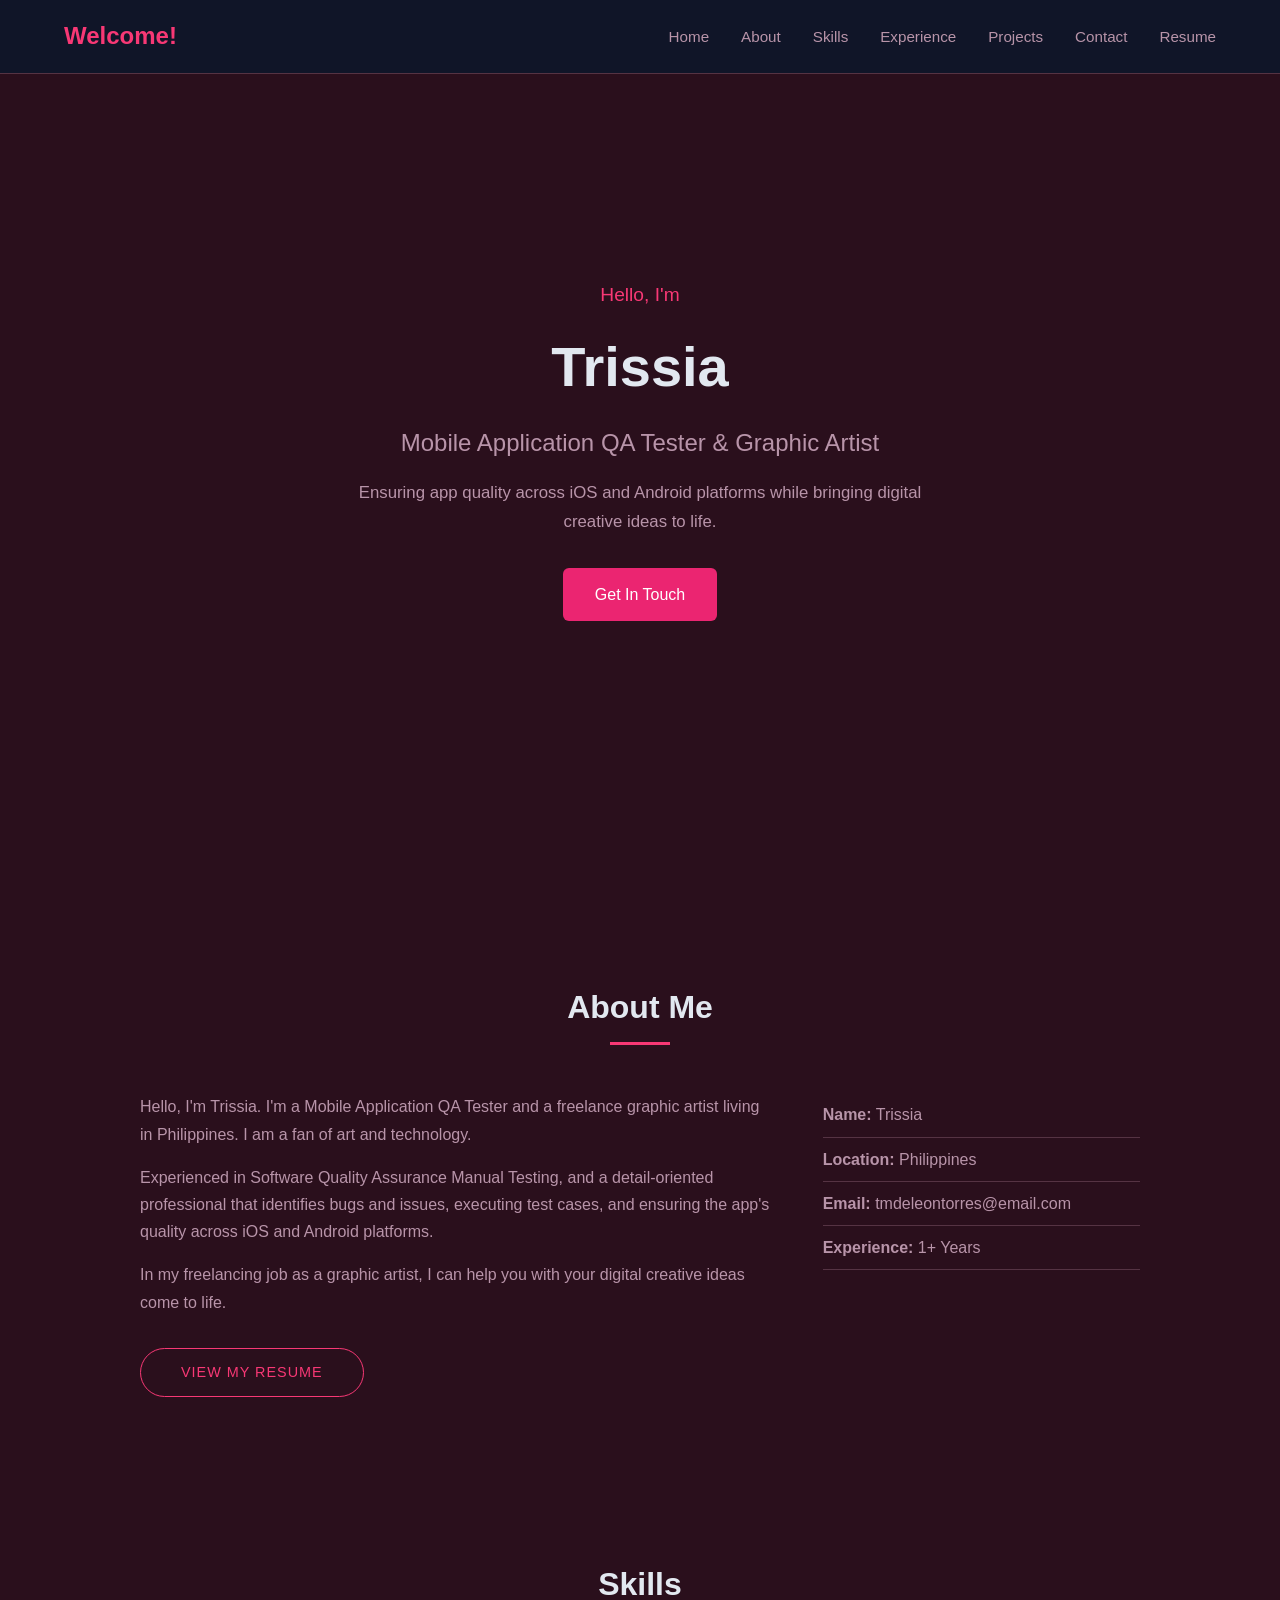
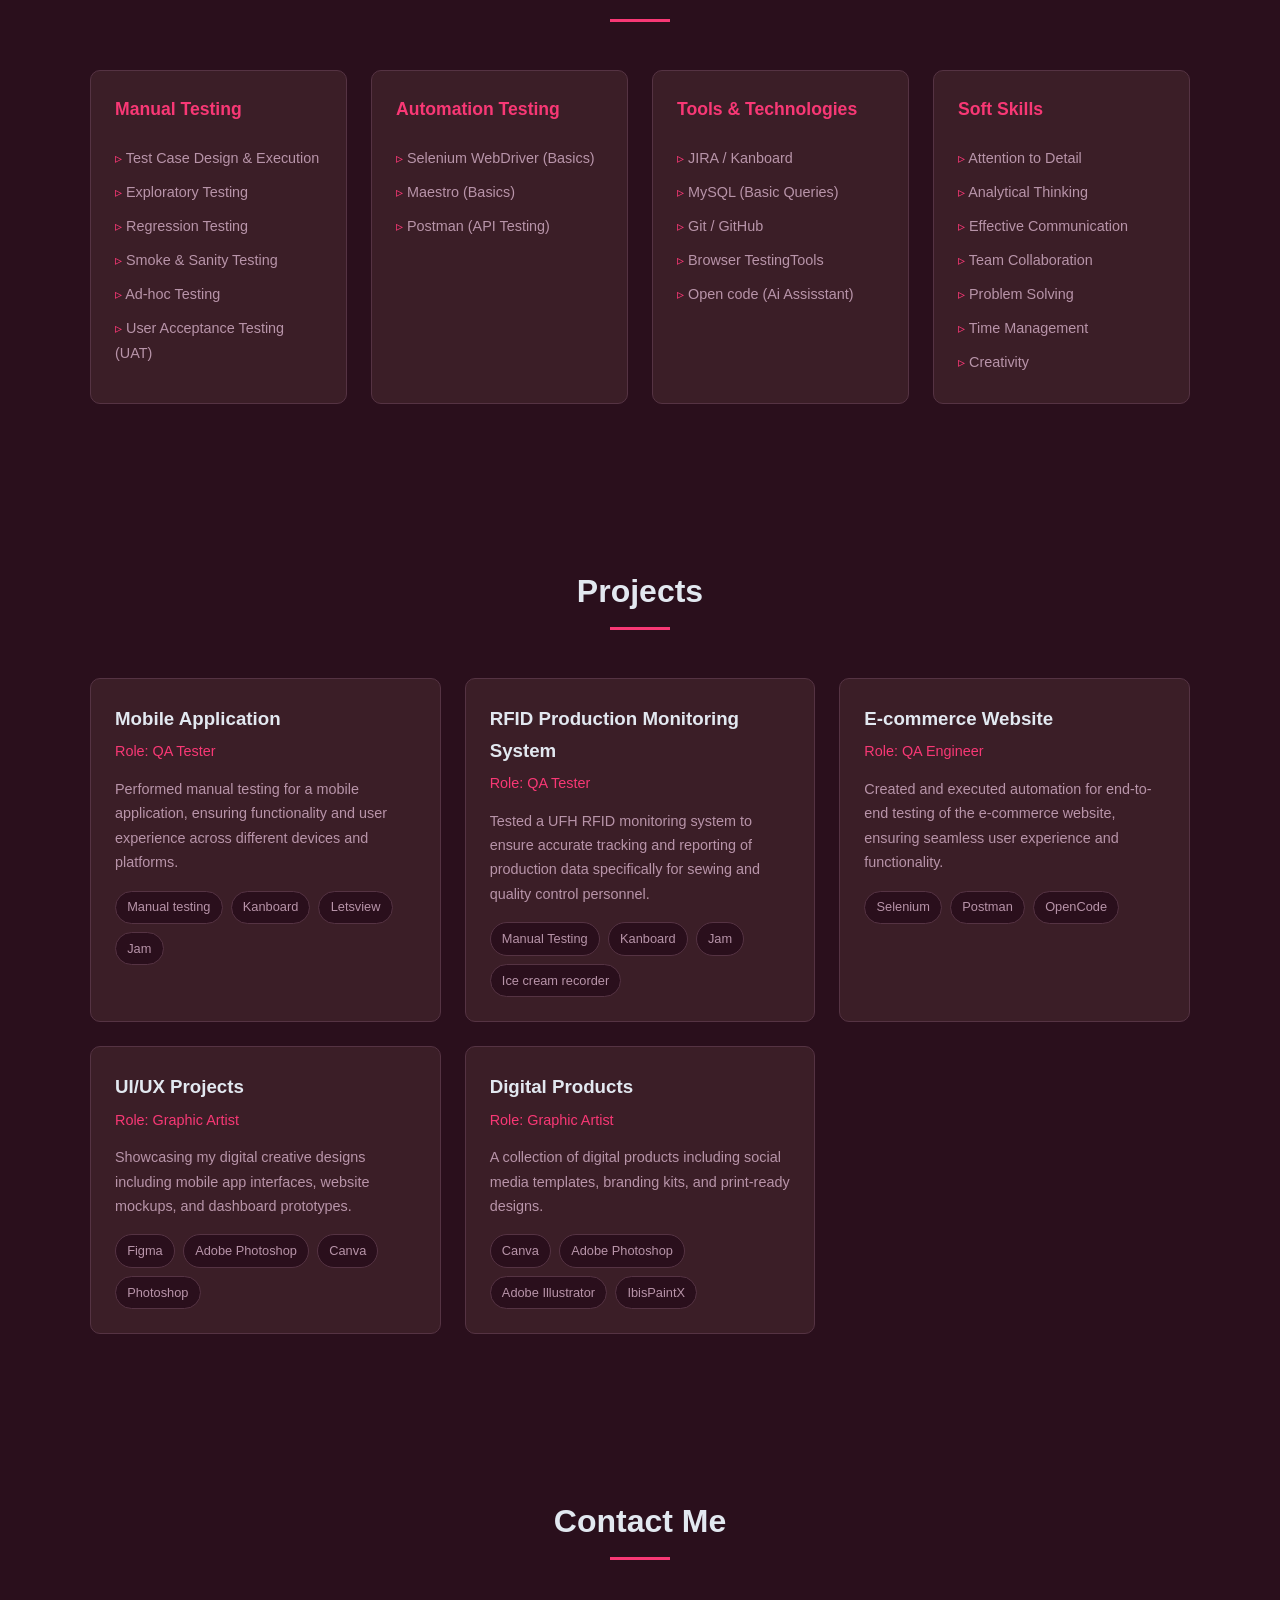
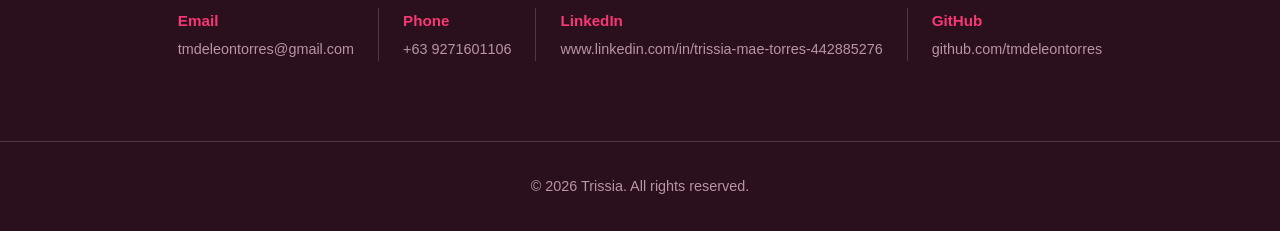
==== commit 2462e144: "update index html" ====
--- a/index.html
+++ b/index.html
@@ -142,7 +142,7 @@
             <a href="https://docs.google.com/spreadsheets/d/10xT0sZVFzjmXEOY3zS5Vj-YaWARVPhRHvmEv2_1MU6c/edit?usp=sharing" target="_blank" class="project-card">                
                 <h3>Mobile Application</h3>
                 <p class="project-role">Role: QA Tester</p>
-                <p>Performed end-to-end testing of an e-commerce platform including user registration, product search, cart management, checkout, and payment integration.</p>
+                <p>Performed manual testing for a mobile application, ensuring functionality and user experience across different devices and platforms.</p>
                 <div class="project-tools">
                     <span>Manual testing</span>
                     <span>Kanboard</span>
@@ -150,26 +150,25 @@
                     <span>Jam</span>
                 </div>
             </a>
-            <a href="#" target="_blank" class="project-card">
-                <h3>Banking Mobile App</h3>
-                <p class="project-role">Role: Junior QA Tester</p>
-                <p>Tested a mobile banking application covering login, fund transfer, bill payments, and account statements on Android and iOS devices.</p>
+            <a href="https://docs.google.com/spreadsheets/d/10xT0sZVFzjmXEOY3zS5Vj-YaWARVPhRHvmEv2_1MU6c/edit?gid=1580288396#gid=1580288396" target="_blank" class="project-card">
+                <h3>RFID Production Monitoring System</h3>
+                <p class="project-role">Role: QA Tester</p>
+                <p>Tested a UFH RFID monitoring system to ensure accurate tracking and reporting of production data specifically for sewing and quality control personnel.</p>
                 <div class="project-tools">
                     <span>Manual Testing</span>
+                    <span>Kanboard</span>
+                    <span>Jam</span>
+                    <span>Ice cream recorder</span>
+                </div>
+            </a>
+            <a href="https://docs.google.com/spreadsheets/d/1YinkqR3yn710Z8LdAVnahP1azk_LZVJU7cER4UPwZn0/edit?gid=1851611753#gid=1851611753" target="_blank" class="project-card">
+                <h3>E-commerce Website</h3>
+                <p class="project-role">Role: QA Engineer</p>
+                <p>Created and executed automation for end-to-end testing of the e-commerce website, ensuring seamless user experience and functionality.</p>
+                <div class="project-tools">
+                    <span>Selenium</span>
                     <span>Postman</span>
-                    <span>Bugzilla</span>
-                    <span>Appium (Basic)</span>
-                </div>
-            </a>
-            <a href="#" target="_blank" class="project-card">
-                <h3>HR Management System</h3>
-                <p class="project-role">Role: QA Engineer</p>
-                <p>Created and executed test cases for an internal HR system including employee onboarding, leave management, payroll processing, and report generation.</p>
-                <div class="project-tools">
-                    <span>TestRail</span>
-                    <span>Selenium</span>
-                    <span>JIRA</span>
-                    <span>Git</span>
+                    <span>OpenCode</span>
                 </div>
             </a>
             <div class="project-card project-slideshow" onmouseenter="startSlideshow(this)" onmouseleave="stopSlideshow(this)">
@@ -179,29 +178,24 @@
                     <p>Showcasing my digital creative designs including mobile app interfaces, website mockups, and dashboard prototypes.</p>
                     <div class="project-tools">
                         <span>Figma</span>
-                        <span>Adobe XD</span>
+                        <span>Adobe Photoshop</span>
                         <span>Canva</span>
                         <span>Photoshop</span>
                     </div>
                 </div>
                 <div class="slideshow-container">
                     <div class="slide fade">
-                        <div class="slide-placeholder">Project 1</div>
-                        <div class="slide-caption">Figma Mobile App Design</div>
-                    </div>
-                    <div class="slide fade">
-                        <div class="slide-placeholder" style="background: #4a1a2e;">Project 2</div>
-                        <div class="slide-caption">Website Redesign Concept</div>
-                    </div>
-                    <div class="slide fade">
-                        <div class="slide-placeholder" style="background: #2a4a1a;">Project 3</div>
-                        <div class="slide-caption">Dashboard UI Prototype</div>
+                        <img src="assets/Movie Page.png" alt="Movie Page">
+                        <div class="slide-caption">Movie Site - Movie Details</div>
+                    </div>
+                    <div class="slide fade">
+                        <img src="assets/HomePage_FitMate.png" alt="FitMate Homepage">
+                        <div class="slide-caption">FitMate - Homepage</div>
                     </div>
                 </div>
                 <div class="dots-container">
                     <span class="dot" onclick="currentSlide(this, 1)"></span>
                     <span class="dot" onclick="currentSlide(this, 2)"></span>
-                    <span class="dot" onclick="currentSlide(this, 3)"></span>
                 </div>
             </div>
             <div class="project-card project-slideshow" onmouseenter="startSlideshow(this)" onmouseleave="stopSlideshow(this)">
@@ -211,9 +205,9 @@
                     <p>A collection of digital products including social media templates, branding kits, and print-ready designs.</p>
                     <div class="project-tools">
                         <span>Canva</span>
-                        <span>Photoshop</span>
-                        <span>Illustrator</span>
-                        <span>Procreate</span>
+                        <span>Adobe Photoshop</span>
+                        <span>Adobe Illustrator</span>
+                        <span>IbisPaintX</span>
                     </div>
                 </div>
                 <div class="slideshow-container">
--- a/style.css
+++ b/style.css
@@ -406,7 +406,7 @@
     width: 100%;
     height: 100%;
     min-height: 220px;
-    object-fit: cover;
+    object-fit: contain;
     border-radius: 6px;
 }
 
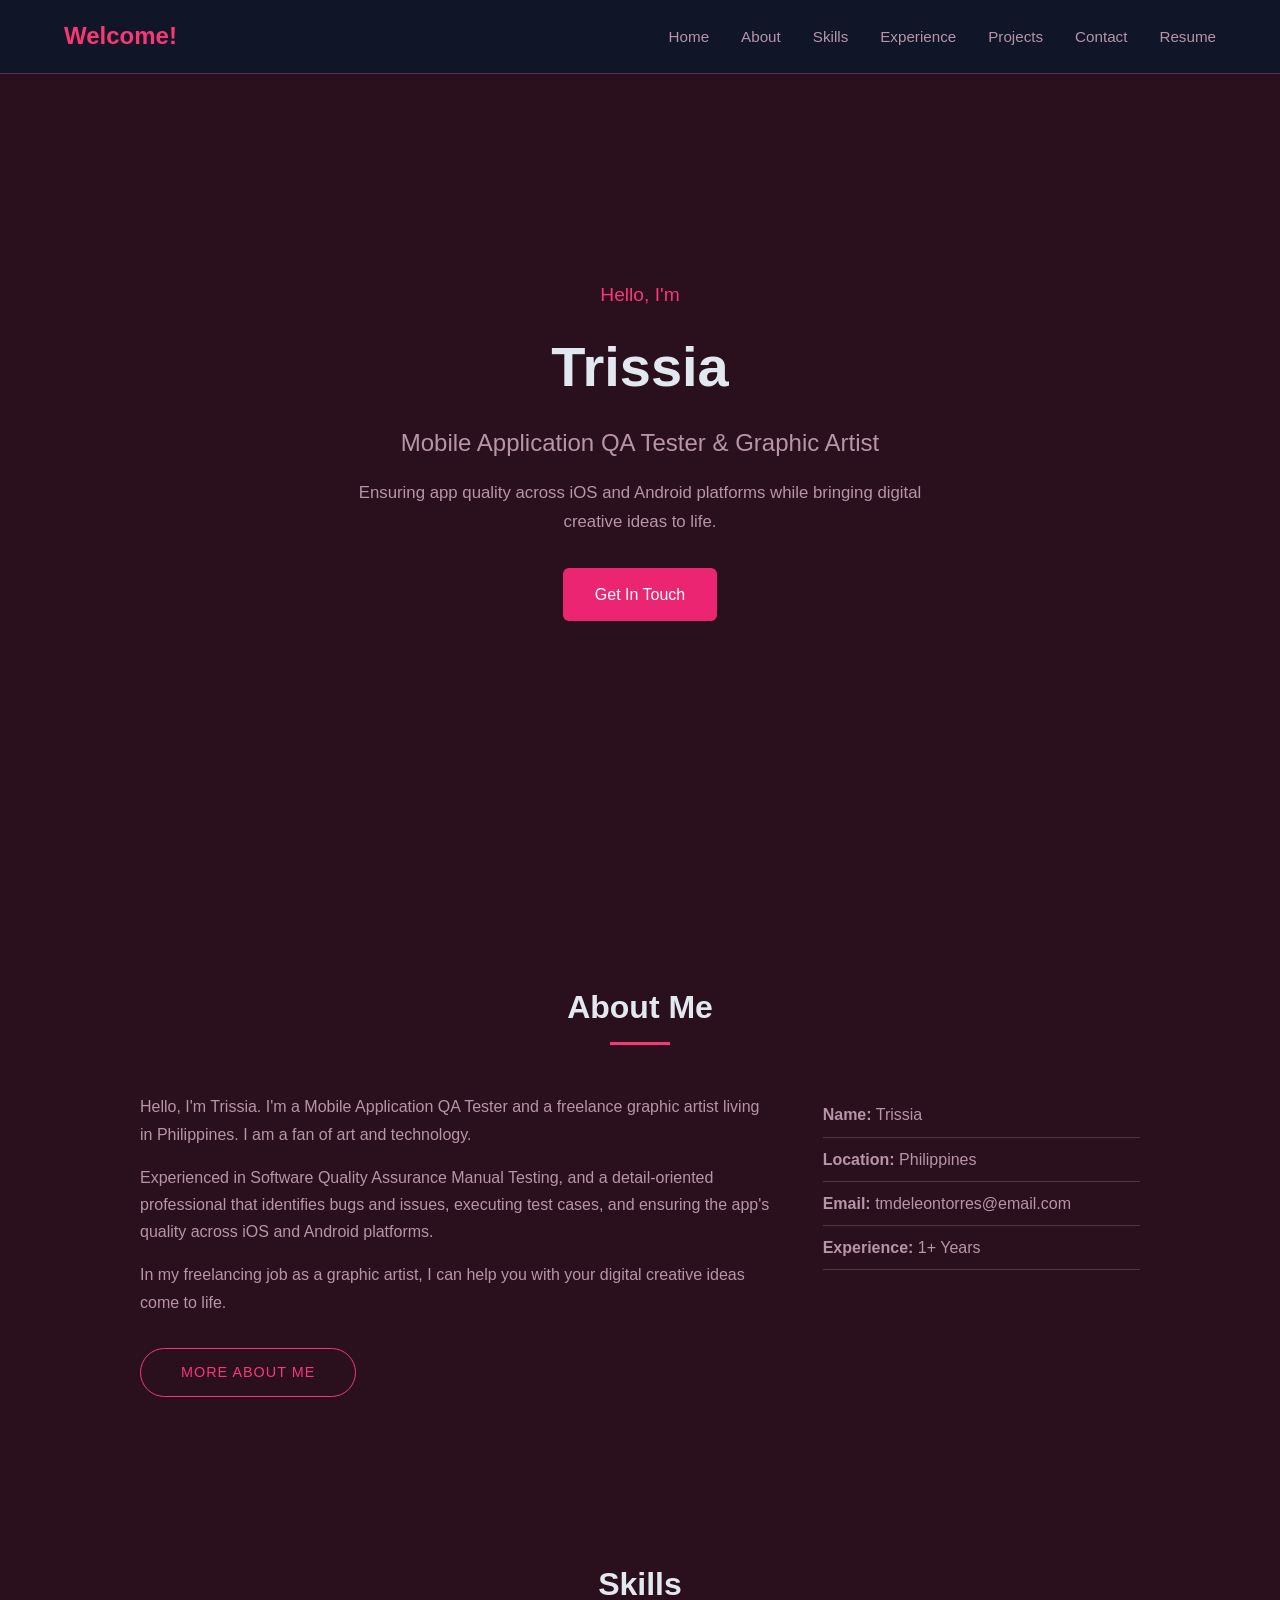
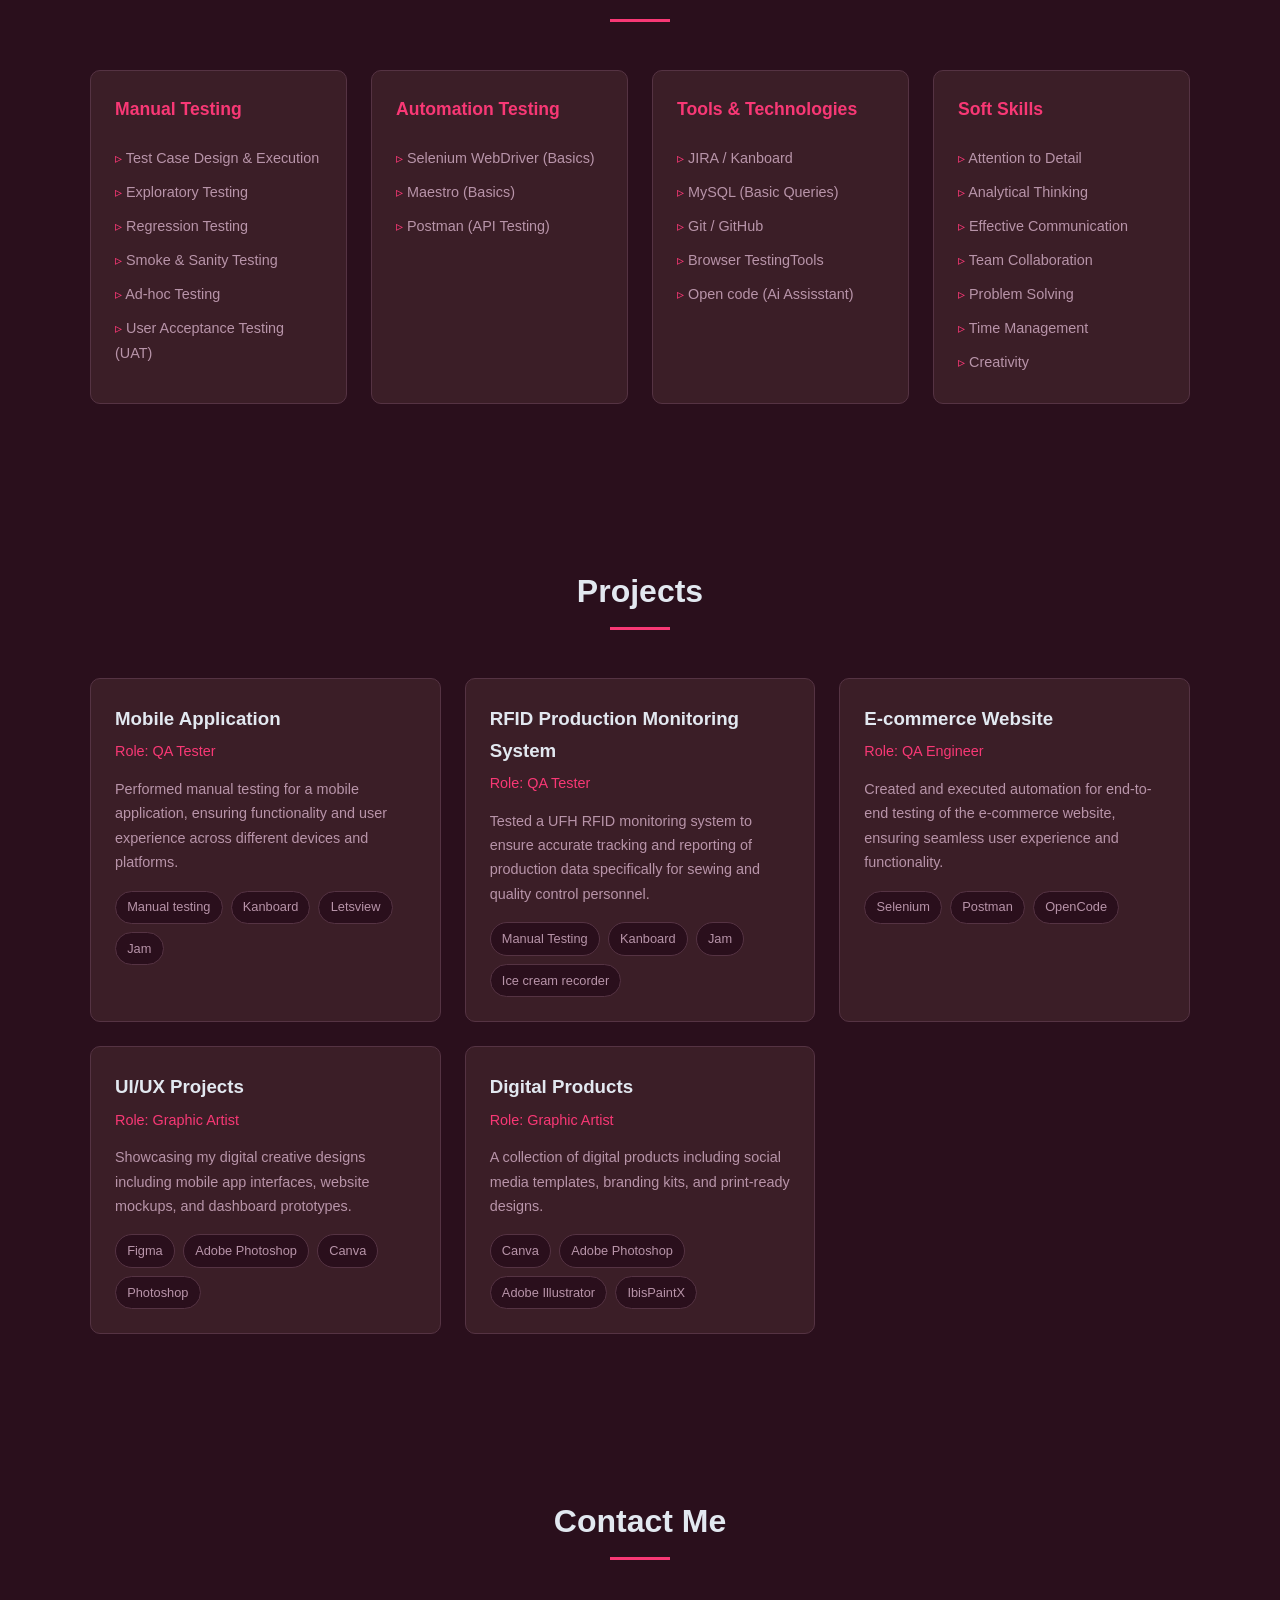
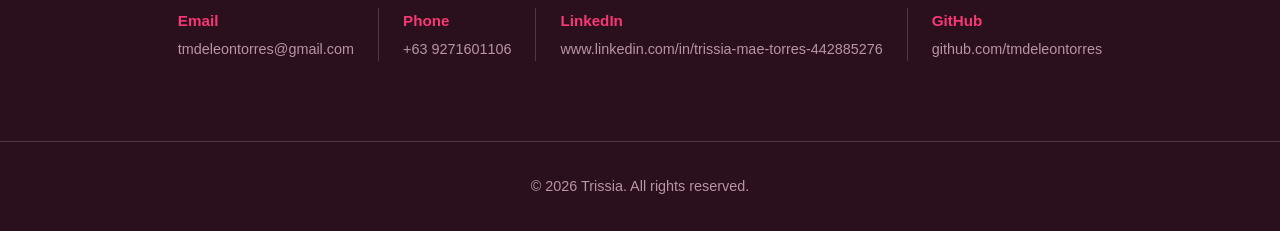
==== commit 86ede55c: "update chatbot removed" ====
--- a/index.html
+++ b/index.html
@@ -41,7 +41,7 @@
                 <p>Hello, I'm Trissia. I'm a Mobile Application QA Tester and a freelance graphic artist living in Philippines. I am a fan of art and technology.</p>
                     <p>Experienced in Software Quality Assurance Manual Testing, and a detail-oriented professional that identifies bugs and issues, executing test cases, and ensuring the app's quality across iOS and Android platforms.</p>
                     <p>In my freelancing job as a graphic artist, I can help you with your digital creative ideas come to life.</p>
-                <a href="https://www.notion.so/My-Portfolio-29a361c3fe98810abd79c4e6f32ed09d?source=copy_link" target="_blank" class="btn resume-btn">View My Resume</a>
+                <a href="https://www.notion.so/My-Portfolio-29a361c3fe98810abd79c4e6f32ed09d?source=copy_link" target="_blank" class="btn resume-btn">More About Me</a>
             </div>
             <div class="about-details">
                 <ul>
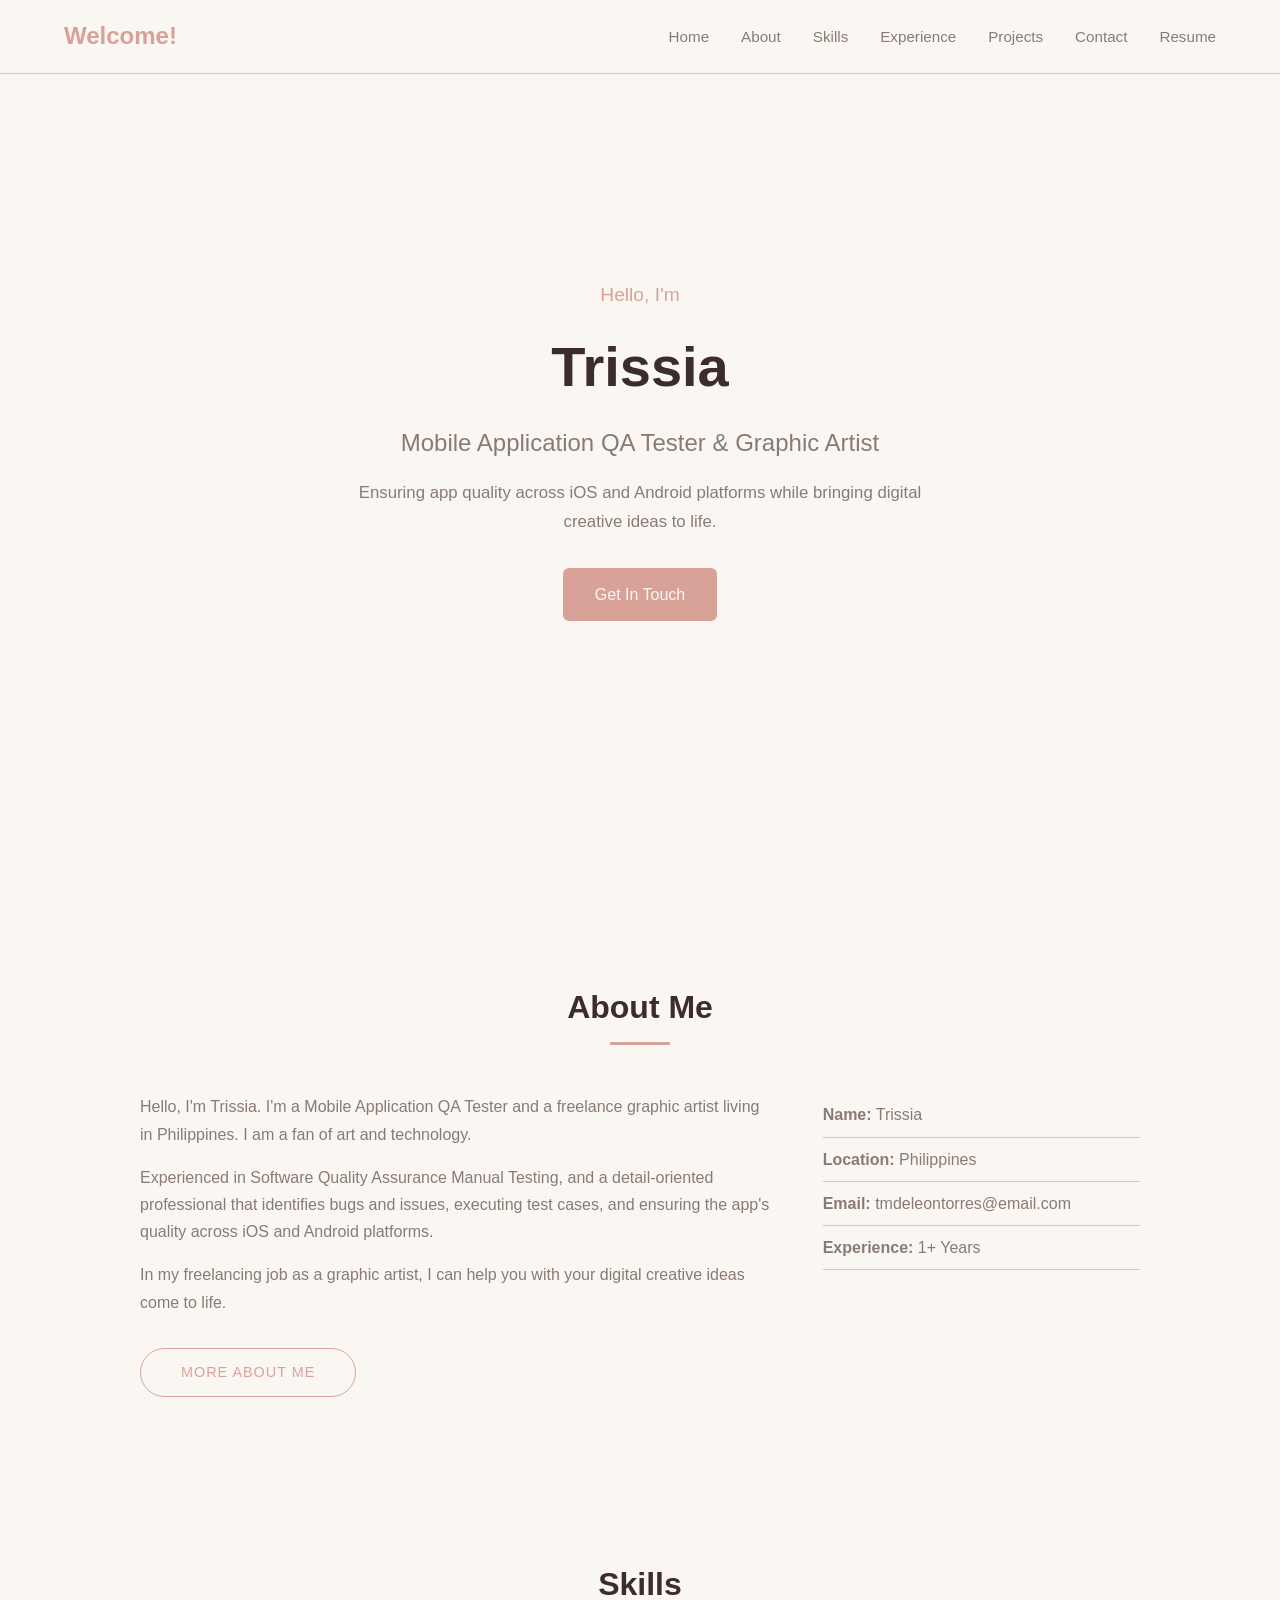
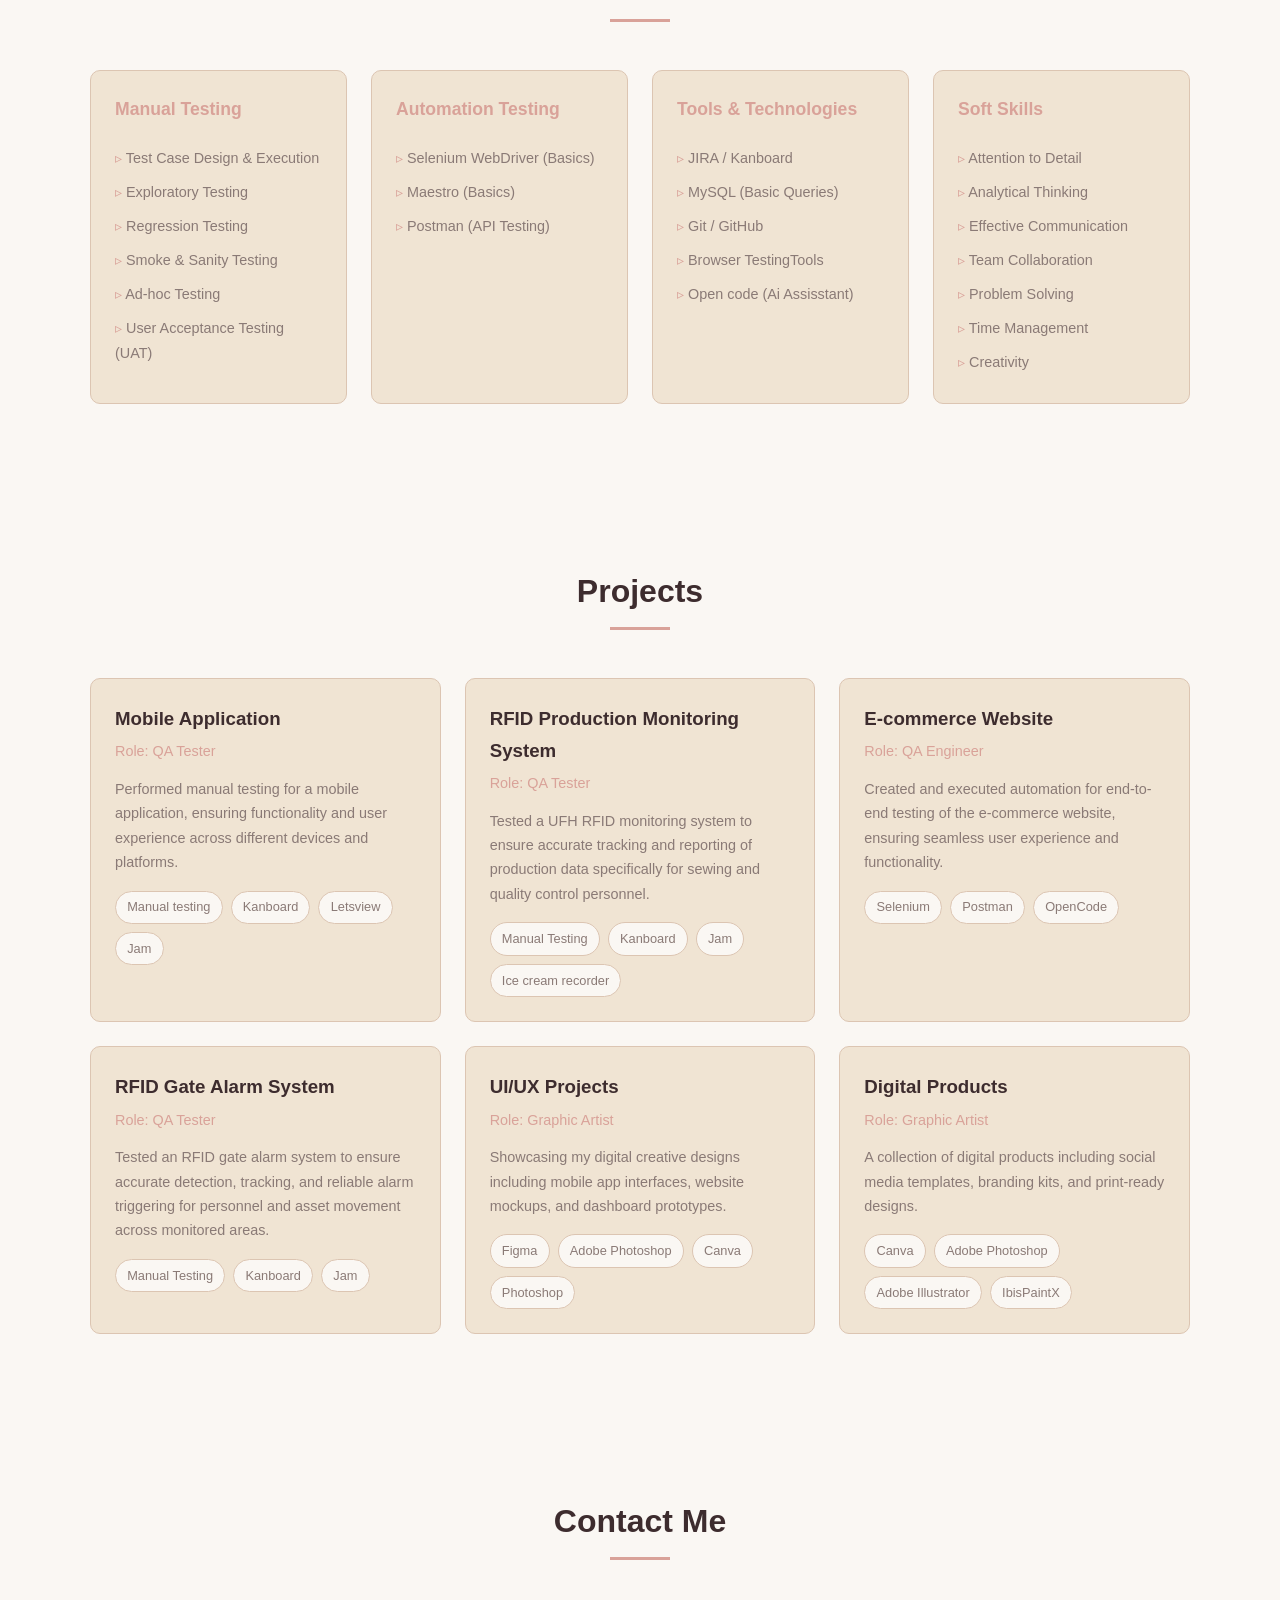
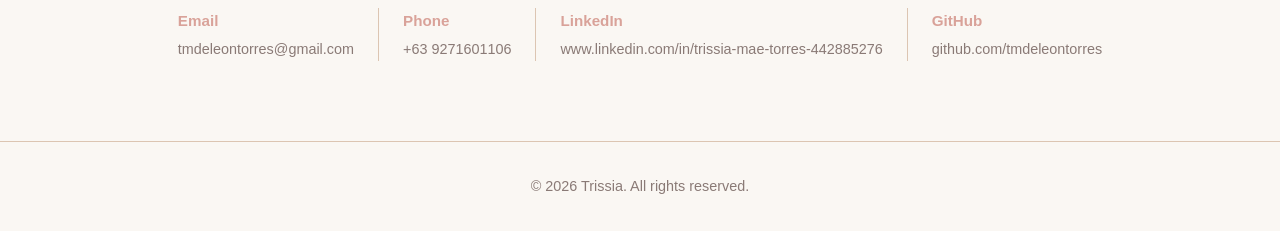
==== commit de91e5e3: "updated palette and project" ====
--- a/index.html
+++ b/index.html
@@ -171,6 +171,16 @@
                     <span>OpenCode</span>
                 </div>
             </a>
+            <a href="#" target="_blank" class="project-card">
+                <h3>RFID Gate Alarm System</h3>
+                <p class="project-role">Role: QA Tester</p>
+                <p>Tested an RFID gate alarm system to ensure accurate detection, tracking, and reliable alarm triggering for personnel and asset movement across monitored areas.</p>
+                <div class="project-tools">
+                    <span>Manual Testing</span>
+                    <span>Kanboard</span>
+                    <span>Jam</span>
+                </div>
+            </a>
             <div class="project-card project-slideshow" onmouseenter="startSlideshow(this)" onmouseleave="stopSlideshow(this)">
                 <div class="card-content">
                     <h3>UI/UX Projects</h3>
--- a/style.css
+++ b/style.css
@@ -6,14 +6,14 @@
 }
 
 :root {
-    --primary: #eb2571;
-    --primary-dark: #d81d6b;
-    --bg-dark: #2a0f1c;
-    --bg-card: #3b1e27;
-    --text-light: #e2e8f0;
-    --text-muted: #b894a9;
-    --accent: #f83875;
-    --border: #553343;
+    --primary: #D9A299;
+    --primary-dark: #c88a80;
+    --bg-dark: #FAF7F3;
+    --bg-card: #F0E4D3;
+    --text-light: #3D2C2E;
+    --text-muted: #8A7A76;
+    --accent: #D9A299;
+    --border: #DCC5B2;
 }
 
 html {
@@ -35,7 +35,7 @@
     position: fixed;
     top: 0;
     width: 100%;
-    background-color: rgba(15, 23, 42, 0.95);
+    background-color: rgba(250, 247, 243, 0.95);
     backdrop-filter: blur(10px);
     z-index: 1000;
     border-bottom: 1px solid var(--border);
@@ -104,7 +104,7 @@
     display: inline-block;
     padding: 0.8rem 2rem;
     background-color: var(--primary);
-    color: #fff;
+    color: #FAF7F3;
     border: none;
     border-radius: 6px;
     text-decoration: none;
@@ -191,7 +191,7 @@
 .resume-btn:hover {
     background-color: var(--accent);
     color: var(--bg-dark);
-    box-shadow: 0 0 15px rgba(56, 189, 248, 0.3);
+    box-shadow: 0 0 15px rgba(217, 162, 153, 0.4);
 }
 
 /* Skills Section */
@@ -393,7 +393,7 @@
     width: 100%;
     height: 100%;
     min-height: 220px;
-    background: #3b1e50;
+    background: #DCC5B2;
     border-radius: 6px;
     display: flex;
     align-items: center;
@@ -415,8 +415,8 @@
     bottom: 0;
     left: 0;
     right: 0;
-    background: rgba(42, 15, 28, 0.85);
-    color: var(--text-light);
+    background: rgba(217, 162, 153, 0.9);
+    color: #FAF7F3;
     padding: 0.6rem;
     border-radius: 0 0 6px 6px;
     font-size: 0.85rem;
@@ -536,7 +536,7 @@
     height: 192px;
     object-fit: cover;
     border-radius: 10px;
-    box-shadow: 0 0 15px rgba(248, 56, 117, 0.3);
+    box-shadow: 0 0 15px rgba(217, 162, 153, 0.4);
 }
 
 .resume-section {
